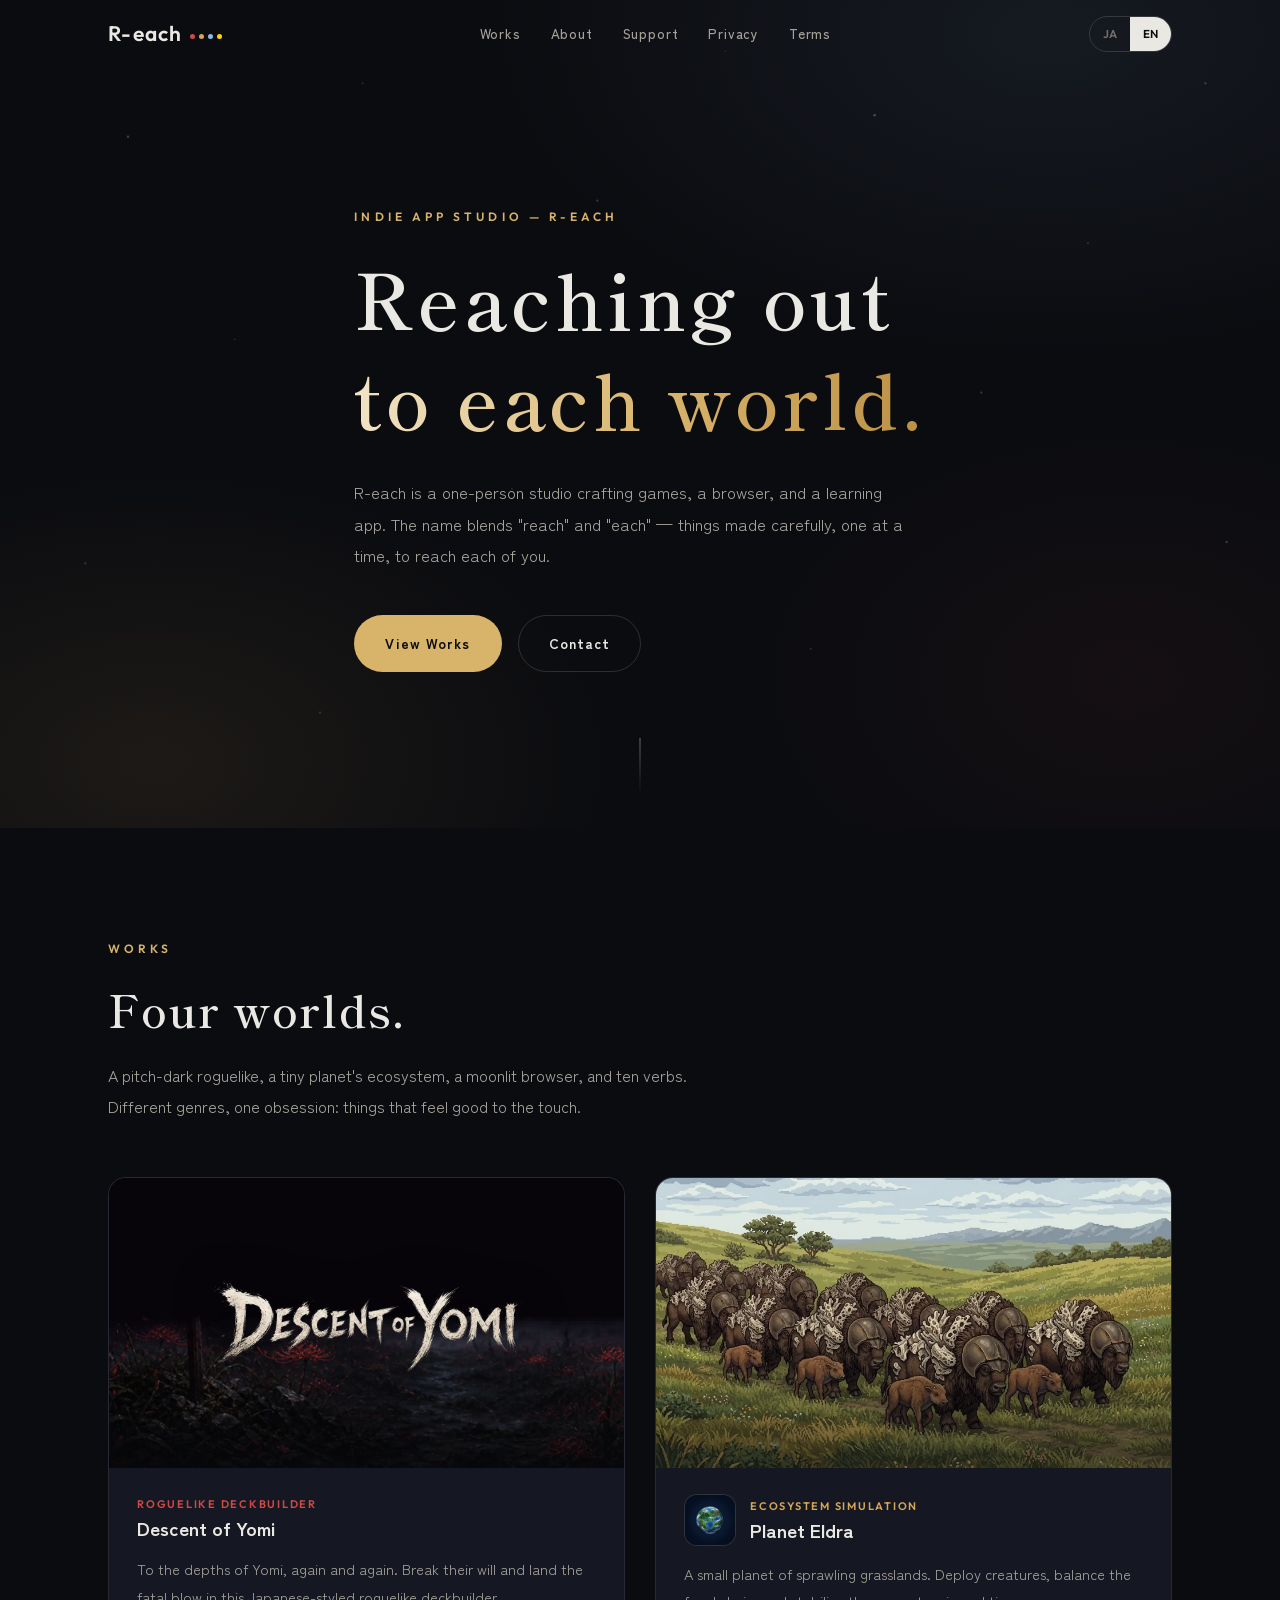
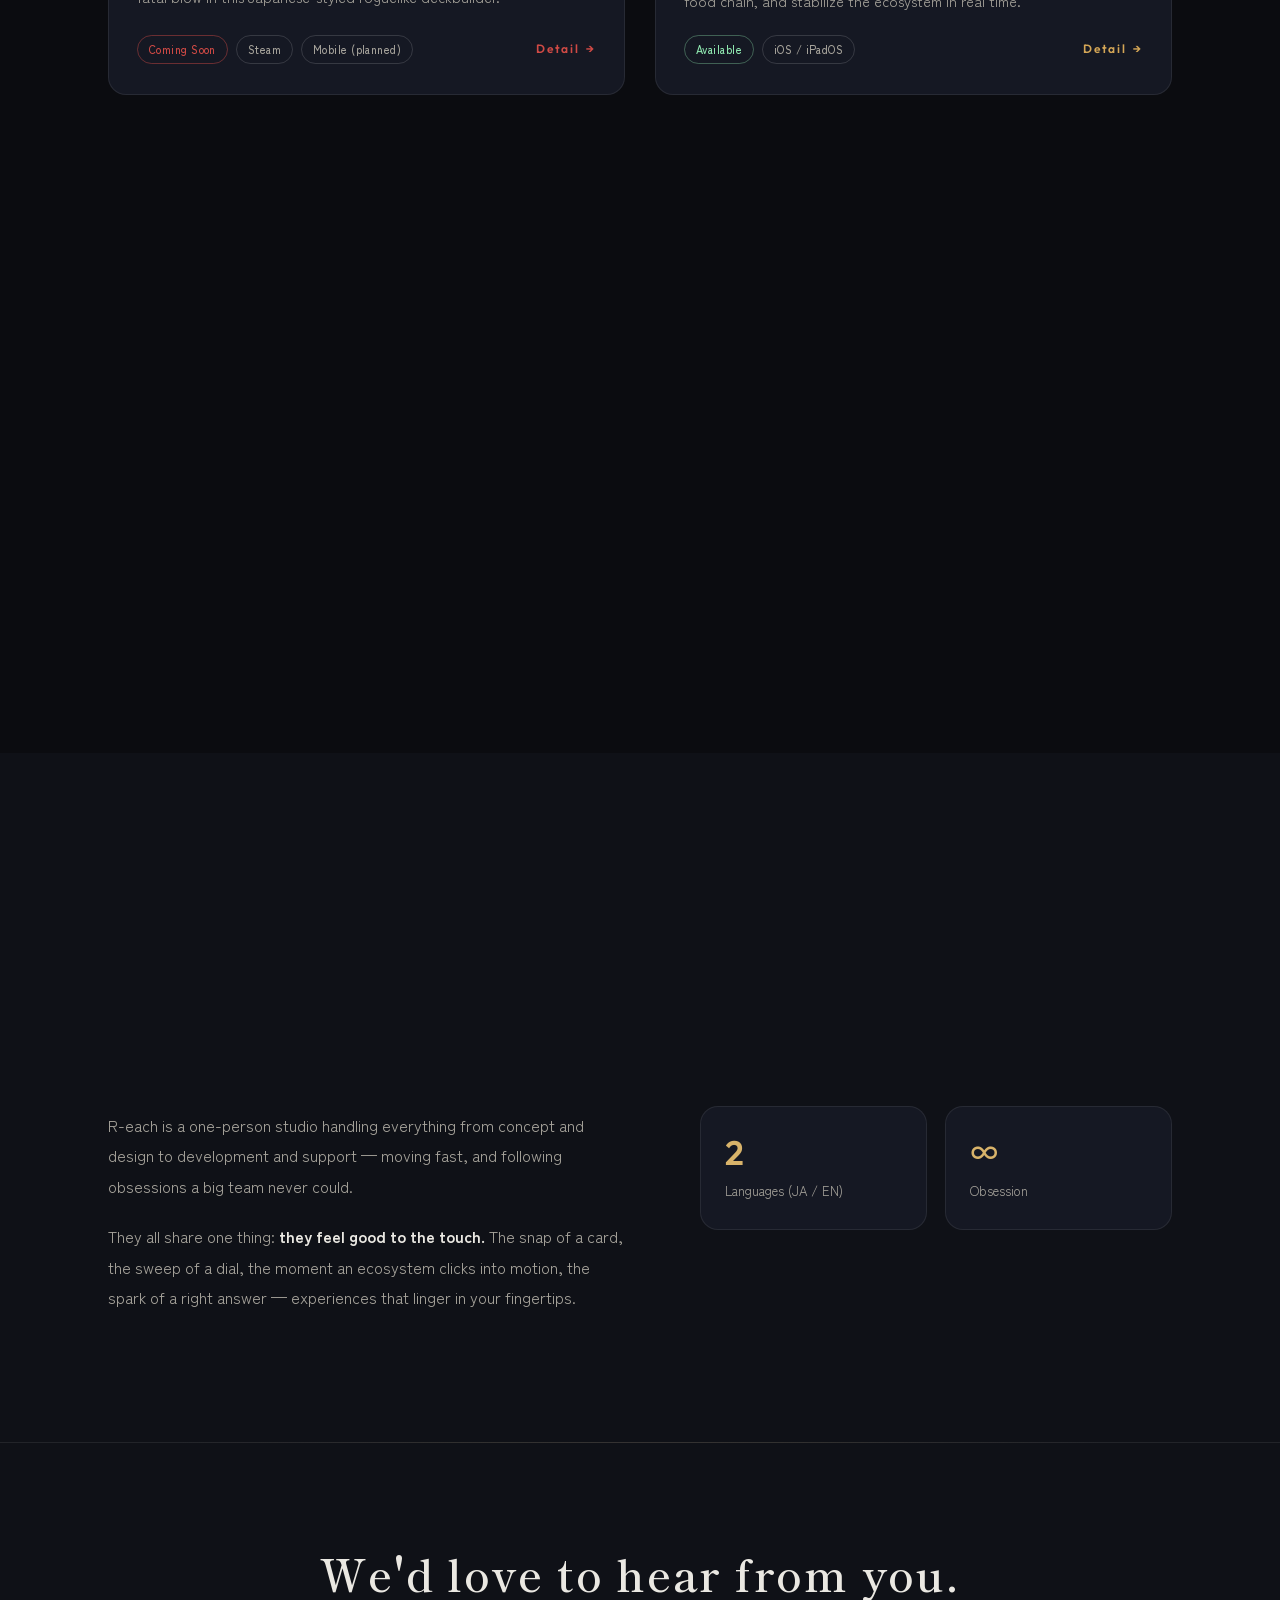
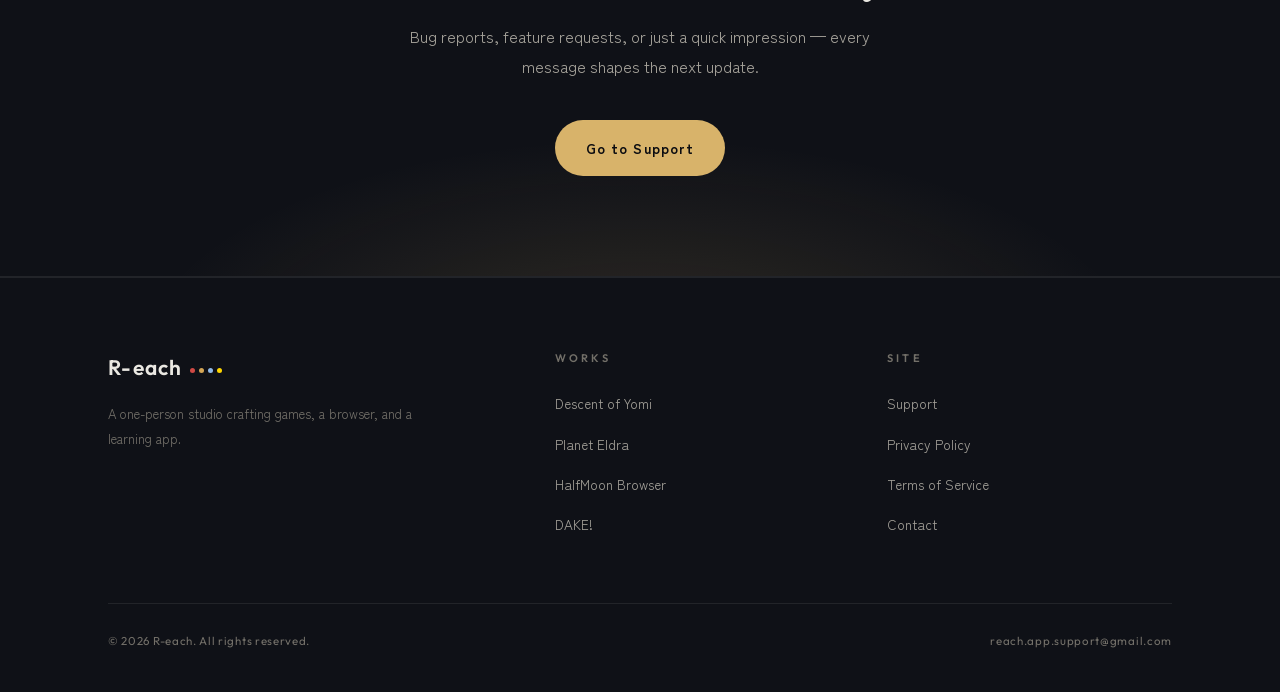
==== index.html @ 56333446 "R-each 公式サイト初版: トップ+4アプリ詳細+プライバシー/規約/サポート (日英対応) Co-Authored-By: Claude Fable 5 <noreply@anthropic.c" ====
<!DOCTYPE html>
<html lang="ja" data-l="ja">
<head>
<meta charset="UTF-8">
<meta name="viewport" content="width=device-width, initial-scale=1.0">
<title>R-each | インディーアプリスタジオ — Descent of Yomi / 惑星エルドラ / HalfMoon Browser / DAKE!</title>
<meta name="description" content="R-each(リーチ)は、ゲームからブラウザ、学習アプリまでを手掛ける個人開発スタジオ。Descent of Yomi、惑星エルドラ、HalfMoon Browser、DAKE! を開発しています。">
<meta property="og:type" content="website">
<meta property="og:title" content="R-each — それぞれの世界へ、手を伸ばす。">
<meta property="og:description" content="ゲームからブラウザ、学習アプリまで。個人開発スタジオ R-each の公式サイト。">
<meta property="og:url" content="https://r-each0801.github.io/web/">
<meta property="og:image" content="https://r-each0801.github.io/web/assets/img/brand/ogp.jpg">
<meta name="twitter:card" content="summary_large_image">
<link rel="icon" type="image/svg+xml" href="assets/img/brand/favicon.svg">
<link rel="preconnect" href="https://fonts.googleapis.com">
<link rel="preconnect" href="https://fonts.gstatic.com" crossorigin>
<link href="https://fonts.googleapis.com/css2?family=Zen+Kaku+Gothic+New:wght@400;500;700&family=Shippori+Mincho:wght@500;600;700&family=Outfit:wght@400;500;600;700&display=swap" rel="stylesheet">
<link rel="stylesheet" href="assets/css/style.css">
</head>
<body>

<header class="site-header">
  <div class="header-inner">
    <a class="brand-logo" href="index.html">R-each<em><i></i><i></i><i></i><i></i></em></a>
    <nav class="site-nav">
      <a href="#works"><span class="ja">作品</span><span class="en">Works</span></a>
      <a href="#about"><span class="ja">R-eachについて</span><span class="en">About</span></a>
      <a href="support.html"><span class="ja">サポート</span><span class="en">Support</span></a>
      <a href="privacy.html"><span class="ja">プライバシー</span><span class="en">Privacy</span></a>
      <a href="terms.html"><span class="ja">利用規約</span><span class="en">Terms</span></a>
    </nav>
    <div style="display:flex;align-items:center;gap:10px;">
      <div class="lang-toggle" role="group" aria-label="Language">
        <button type="button" data-lang="ja">JA</button>
        <button type="button" data-lang="en">EN</button>
      </div>
      <button class="nav-burger" type="button" aria-label="Menu"><span></span></button>
    </div>
  </div>
</header>

<main>

  <!-- ===================== HERO ===================== -->
  <section class="hero">
    <div class="hero-bg"></div>
    <svg class="hero-stars" width="100%" height="100%" preserveAspectRatio="xMidYMid slice" viewBox="0 0 1200 800" aria-hidden="true">
      <g fill="#eae8e2">
        <circle cx="120" cy="140" r="1.1" opacity=".5"/><circle cx="340" cy="90" r=".8" opacity=".35"/>
        <circle cx="560" cy="200" r="1" opacity=".4"/><circle cx="820" cy="120" r="1.2" opacity=".5"/>
        <circle cx="1020" cy="240" r=".9" opacity=".35"/><circle cx="1130" cy="90" r="1" opacity=".45"/>
        <circle cx="220" cy="330" r=".8" opacity=".3"/><circle cx="920" cy="380" r="1" opacity=".4"/>
        <circle cx="680" cy="60" r=".7" opacity=".3"/><circle cx="80" cy="540" r="1" opacity=".35"/>
        <circle cx="480" cy="470" r=".8" opacity=".28"/><circle cx="1150" cy="520" r="1.1" opacity=".4"/>
        <circle cx="760" cy="620" r=".9" opacity=".3"/><circle cx="300" cy="680" r="1" opacity=".32"/>
      </g>
    </svg>
    <div class="wrap hero-inner">
      <p class="eyebrow">Indie App Studio — R-each</p>
      <h1>
        <span class="ja">それぞれの世界へ、<br><span class="grad">手を伸ばす。</span></span>
        <span class="en">Reaching out<br><span class="grad">to each world.</span></span>
      </h1>
      <p class="hero-lead">
        <span class="ja">R-each(リーチ)は、ゲームからブラウザ、学習アプリまでを手掛ける個人開発スタジオです。reach × each ― ひとりひとりの毎日にきちんと届くものを、ひとつずつ丁寧に。</span>
        <span class="en">R-each is a one-person studio crafting games, a browser, and a learning app. The name blends "reach" and "each" — things made carefully, one at a time, to reach each of you.</span>
      </p>
      <div class="hero-cta">
        <a class="btn btn-primary" href="#works"><span class="ja">作品を見る</span><span class="en">View Works</span></a>
        <a class="btn btn-ghost" href="support.html"><span class="ja">お問い合わせ</span><span class="en">Contact</span></a>
      </div>
    </div>
    <div class="scroll-cue" aria-hidden="true"></div>
  </section>

  <!-- ===================== WORKS ===================== -->
  <section class="section" id="works">
    <div class="wrap">
      <p class="eyebrow rv">Works</p>
      <h2 class="section-title rv">
        <span class="ja">4つの世界。</span>
        <span class="en">Four worlds.</span>
      </h2>
      <p class="section-lead rv">
        <span class="ja">深い闇のローグライク、小さな惑星の生態系、月あかりのブラウザ、そして10の動詞。ジャンルはばらばらでも、「触って気持ちいい」を軸に作っています。</span>
        <span class="en">A pitch-dark roguelike, a tiny planet's ecosystem, a moonlit browser, and ten verbs. Different genres, one obsession: things that feel good to the touch.</span>
      </p>

      <div class="works-grid">

        <!-- Descent of Yomi -->
        <article class="work-card t-yomi rv">
          <a class="card-link" href="apps/descent-of-yomi.html" aria-label="Descent of Yomi"></a>
          <div class="work-visual" style="position:relative;">
            <img src="assets/img/yomi/hero_masked.webp" alt="Descent of Yomi キーアート" loading="lazy" style="object-position:center bottom;">
            <img src="assets/img/yomi/logo.webp" alt="" loading="lazy"
                 style="position:absolute;inset:0;margin:auto;width:62%;height:auto;object-fit:contain;filter:drop-shadow(0 6px 24px rgba(0,0,0,.6));">
          </div>
          <div class="work-body">
            <div class="work-head">
              <div style="min-width:0;">
                <p class="work-genre">Roguelike Deckbuilder</p>
                <h3 class="work-title"><span class="ja">Descent of Yomi ― 黄泉降り</span><span class="en">Descent of Yomi</span></h3>
              </div>
            </div>
            <p class="work-copy">
              <span class="ja">黄泉の底へ、何度でも。気力を削り、致命の一手を叩き込む和風ローグライク・デッキ構築バトル。百鬼夜行を斬り伏せろ。</span>
              <span class="en">To the depths of Yomi, again and again. Break their will and land the fatal blow in this Japanese-styled roguelike deckbuilder.</span>
            </p>
            <div class="work-foot">
              <div class="work-tags">
                <span class="tag status-soon">Coming Soon</span>
                <span class="tag">Steam</span>
                <span class="tag"><span class="ja">モバイル(予定)</span><span class="en">Mobile (planned)</span></span>
              </div>
              <span class="work-arrow">Detail</span>
            </div>
          </div>
        </article>

        <!-- Planet Eldora -->
        <article class="work-card t-eldora rv">
          <a class="card-link" href="apps/planet-eldora.html" aria-label="惑星エルドラ"></a>
          <div class="work-visual">
            <img src="assets/img/eldora/art_bolg.webp" alt="惑星エルドラ コンセプトアート" loading="lazy">
          </div>
          <div class="work-body">
            <div class="work-head">
              <div class="work-icon"><img src="assets/img/eldora/icon.webp" alt="" loading="lazy"></div>
              <div style="min-width:0;">
                <p class="work-genre">Ecosystem Simulation</p>
                <h3 class="work-title"><span class="ja">惑星エルドラ</span><span class="en">Planet Eldra</span></h3>
              </div>
            </div>
            <p class="work-copy">
              <span class="ja">小さな惑星に広がる草原。生物を配置し、食物連鎖と環境のバランスを取りながら、生態系を安定させるリアルタイム・シミュレーション。</span>
              <span class="en">A small planet of sprawling grasslands. Deploy creatures, balance the food chain, and stabilize the ecosystem in real time.</span>
            </p>
            <div class="work-foot">
              <div class="work-tags">
                <span class="tag status-live"><span class="ja">配信中</span><span class="en">Available</span></span>
                <span class="tag">iOS / iPadOS</span>
              </div>
              <span class="work-arrow">Detail</span>
            </div>
          </div>
        </article>

        <!-- HalfMoon Browser -->
        <article class="work-card t-moon rv">
          <a class="card-link" href="apps/halfmoon-browser.html" aria-label="HalfMoon Browser"></a>
          <div class="work-visual contain" style="background:radial-gradient(480px 300px at 50% 45%, rgba(143,185,232,.16), transparent 70%), #0d1420;">
            <img src="assets/img/halfmoon/glyph.svg" alt="HalfMoon Browser シンボル" loading="lazy">
          </div>
          <div class="work-body">
            <div class="work-head">
              <div class="work-icon"><img src="assets/img/halfmoon/icon.webp" alt="" loading="lazy"></div>
              <div style="min-width:0;">
                <p class="work-genre">Web Browser</p>
                <h3 class="work-title">HalfMoon Browser</h3>
              </div>
            </div>
            <p class="work-copy">
              <span class="ja">片手で、すべて完結。画面の端から呼び出すダイヤル操作と、3層構造の強力な広告ブロック。iPhoneのために作った、軽快なブラウザ。</span>
              <span class="en">Everything, one-handed. An edge-summoned dial and a powerful 3-layer ad blocker — a nimble browser built for iPhone.</span>
            </p>
            <div class="work-foot">
              <div class="work-tags">
                <span class="tag status-live"><span class="ja">配信中</span><span class="en">Available</span></span>
                <span class="tag">iOS / iPadOS</span>
              </div>
              <span class="work-arrow">Detail</span>
            </div>
          </div>
        </article>

        <!-- DAKE! -->
        <article class="work-card t-dake rv">
          <a class="card-link" href="apps/dake.html" aria-label="DAKE!"></a>
          <div class="work-visual">
            <img src="assets/img/dake/feature.webp" alt="DAKE! フィーチャーグラフィック" loading="lazy">
          </div>
          <div class="work-body">
            <div class="work-head">
              <div class="work-icon"><img src="assets/img/dake/icon.webp" alt="" loading="lazy"></div>
              <div style="min-width:0;">
                <p class="work-genre">English Learning</p>
                <h3 class="work-title">DAKE!</h3>
              </div>
            </div>
            <p class="work-copy">
              <span class="ja">たったこれだけ。get / take / make ― 10の基本動詞で句動詞をマスターする英語学習アプリ。1ステージ15問、約3分で毎日続く。</span>
              <span class="en">Just these. Master phrasal verbs through 10 core verbs — get, take, make and more. 15 questions per stage, about 3 minutes a day.</span>
            </p>
            <div class="work-foot">
              <div class="work-tags">
                <span class="tag status-live"><span class="ja">配信中</span><span class="en">Available</span></span>
                <span class="tag">iOS</span>
              </div>
              <span class="work-arrow">Detail</span>
            </div>
          </div>
        </article>

      </div>
    </div>
  </section>

  <!-- ===================== ABOUT ===================== -->
  <section class="section alt" id="about">
    <div class="wrap">
      <div class="about-grid">
        <div class="about-copy">
          <p class="eyebrow rv">About R-each</p>
          <h2 class="section-title rv">
            <span class="ja">reach × each。<br>名前が、そのまま姿勢です。</span>
            <span class="en">reach × each.<br>The name is the mission.</span>
          </h2>
          <p class="rv">
            <span class="ja">R-eachは、企画からデザイン、開発、運営までをひとりで行う個人開発スタジオです。大きなチームにはできない速さと、大きなチームでは通らない偏愛で、ジャンルの垣根なくアプリを作っています。</span>
            <span class="en">R-each is a one-person studio handling everything from concept and design to development and support — moving fast, and following obsessions a big team never could.</span>
          </p>
          <p class="rv">
            <span class="ja">共通しているのはひとつだけ。<strong>触って気持ちいいこと。</strong>カードを切る手応え、ダイヤルが開く感触、生態系が回りはじめる瞬間、答えがひらめく快感 ― 指先に残る体験を大切にしています。</span>
            <span class="en">They all share one thing: <strong>they feel good to the touch.</strong> The snap of a card, the sweep of a dial, the moment an ecosystem clicks into motion, the spark of a right answer — experiences that linger in your fingertips.</span>
          </p>
        </div>
        <div class="about-mark">
          <div class="about-chip rv">
            <p class="num">4</p>
            <p class="lbl"><span class="ja">手掛けるアプリ</span><span class="en">Apps in the works</span></p>
          </div>
          <div class="about-chip rv">
            <p class="num">1</p>
            <p class="lbl"><span class="ja">作る人</span><span class="en">Maker</span></p>
          </div>
          <div class="about-chip rv">
            <p class="num">2</p>
            <p class="lbl"><span class="ja">対応言語(日本語/英語)</span><span class="en">Languages (JA / EN)</span></p>
          </div>
          <div class="about-chip rv">
            <p class="num">∞</p>
            <p class="lbl"><span class="ja">こだわり</span><span class="en">Obsession</span></p>
          </div>
        </div>
      </div>
    </div>
  </section>

  <!-- ===================== CTA ===================== -->
  <section class="cta-band">
    <div class="wrap">
      <h2 class="section-title rv">
        <span class="ja">ご意見・ご要望、お待ちしています。</span>
        <span class="en">We'd love to hear from you.</span>
      </h2>
      <p class="rv">
        <span class="ja">不具合の報告も、機能のリクエストも、感想のひとことも。どれもが次のアップデートの材料になります。</span>
        <span class="en">Bug reports, feature requests, or just a quick impression — every message shapes the next update.</span>
      </p>
      <div class="hero-cta rv">
        <a class="btn btn-primary" href="support.html"><span class="ja">サポートページへ</span><span class="en">Go to Support</span></a>
      </div>
    </div>
  </section>

</main>

<footer class="site-footer">
  <div class="wrap">
    <div class="footer-grid">
      <div class="footer-brand">
        <a class="brand-logo" href="index.html">R-each<em><i></i><i></i><i></i><i></i></em></a>
        <p>
          <span class="ja">ゲームからブラウザ、学習アプリまでを手掛ける個人開発スタジオ。</span>
          <span class="en">A one-person studio crafting games, a browser, and a learning app.</span>
        </p>
      </div>
      <div class="footer-col">
        <h4>Works</h4>
        <ul>
          <li><a href="apps/descent-of-yomi.html">Descent of Yomi</a></li>
          <li><a href="apps/planet-eldora.html"><span class="ja">惑星エルドラ</span><span class="en">Planet Eldra</span></a></li>
          <li><a href="apps/halfmoon-browser.html">HalfMoon Browser</a></li>
          <li><a href="apps/dake.html">DAKE!</a></li>
        </ul>
      </div>
      <div class="footer-col">
        <h4>Site</h4>
        <ul>
          <li><a href="support.html"><span class="ja">サポート</span><span class="en">Support</span></a></li>
          <li><a href="privacy.html"><span class="ja">プライバシーポリシー</span><span class="en">Privacy Policy</span></a></li>
          <li><a href="terms.html"><span class="ja">利用規約</span><span class="en">Terms of Service</span></a></li>
          <li><a href="mailto:reach.app.support@gmail.com"><span class="ja">お問い合わせ</span><span class="en">Contact</span></a></li>
        </ul>
      </div>
    </div>
    <div class="footer-bottom">
      <small>© 2026 R-each. All rights reserved.</small>
      <small>reach.app.support@gmail.com</small>
    </div>
  </div>
</footer>

<script src="assets/js/main.js"></script>
</body>
</html>
---- assets/css/style.css ----
/* ============================================================
   R-each — Night Gallery design system
   ============================================================ */
:root {
  --bg: #0b0c10;
  --bg2: #0f1117;
  --surface: #151823;
  --surface2: #1b1f2d;
  --line: rgba(255, 255, 255, 0.08);
  --line2: rgba(255, 255, 255, 0.14);
  --text: #eae8e2;
  --muted: #a5a29a;
  --faint: #737069;
  --brand: #d8b36a;
  --c-yomi: #d04a45;
  --c-eldora: #d4a656;
  --c-moon: #8fb9e8;
  --c-dake: #ffd600;
  --acc: var(--brand);
  --acc-ink: #0b0c10;
  --font-body: "Zen Kaku Gothic New", "Hiragino Kaku Gothic ProN", sans-serif;
  --font-display: "Shippori Mincho", "Hiragino Mincho ProN", serif;
  --font-latin: "Outfit", "Zen Kaku Gothic New", sans-serif;
  --maxw: 1120px;
  --radius: 18px;
}

* { margin: 0; padding: 0; box-sizing: border-box; }

html { scroll-behavior: smooth; }

body {
  background: var(--bg);
  color: var(--text);
  font-family: var(--font-body);
  font-size: 16px;
  line-height: 1.9;
  -webkit-font-smoothing: antialiased;
  overflow-x: hidden;
}

img, video { max-width: 100%; display: block; }
a { color: inherit; text-decoration: none; }
ul { list-style: none; }

::selection { background: rgba(216, 179, 106, 0.35); }

/* ---- language toggle ---- */
html[data-l="ja"] .en { display: none !important; }
html[data-l="en"] .ja { display: none !important; }

/* ---- shared layout ---- */
.wrap { max-width: var(--maxw); margin: 0 auto; padding: 0 28px; }

.eyebrow {
  font-family: var(--font-latin);
  font-size: 12px;
  font-weight: 600;
  letter-spacing: 0.34em;
  text-transform: uppercase;
  color: var(--acc);
  margin-bottom: 18px;
}

.section { padding: 110px 0; position: relative; }
.section.alt { background: var(--bg2); }

.section-title {
  font-family: var(--font-display);
  font-size: clamp(28px, 4.4vw, 44px);
  font-weight: 600;
  line-height: 1.4;
  letter-spacing: 0.04em;
  margin-bottom: 20px;
}

.section-lead { color: var(--muted); max-width: 640px; margin-bottom: 56px; }

/* ---- header ---- */
.site-header {
  position: fixed;
  inset: 0 0 auto 0;
  z-index: 100;
  transition: background 0.35s, border-color 0.35s;
  border-bottom: 1px solid transparent;
}
.site-header.scrolled {
  background: rgba(11, 12, 16, 0.82);
  backdrop-filter: blur(14px);
  -webkit-backdrop-filter: blur(14px);
  border-bottom-color: var(--line);
}
.header-inner {
  max-width: var(--maxw);
  margin: 0 auto;
  padding: 0 28px;
  height: 68px;
  display: flex;
  align-items: center;
  justify-content: space-between;
  gap: 24px;
}
.brand-logo {
  font-family: var(--font-latin);
  font-size: 21px;
  font-weight: 600;
  letter-spacing: 0.06em;
  display: flex;
  align-items: baseline;
  gap: 7px;
  white-space: nowrap;
}
.brand-logo em {
  font-style: normal;
  display: inline-flex;
  gap: 4px;
  transform: translateY(-2px);
}
.brand-logo em i {
  width: 5px; height: 5px; border-radius: 50%;
  display: inline-block;
}
.brand-logo em i:nth-child(1) { background: var(--c-yomi); }
.brand-logo em i:nth-child(2) { background: var(--c-eldora); }
.brand-logo em i:nth-child(3) { background: var(--c-moon); }
.brand-logo em i:nth-child(4) { background: var(--c-dake); }

.site-nav { display: flex; align-items: center; gap: 30px; }
.site-nav a {
  font-size: 13.5px;
  font-weight: 500;
  color: var(--muted);
  letter-spacing: 0.06em;
  transition: color 0.2s;
}
.site-nav a:hover, .site-nav a.active { color: var(--text); }

.lang-toggle {
  display: flex;
  border: 1px solid var(--line2);
  border-radius: 999px;
  overflow: hidden;
  font-family: var(--font-latin);
  font-size: 11.5px;
  font-weight: 600;
  letter-spacing: 0.1em;
}
.lang-toggle button {
  appearance: none;
  border: 0;
  background: transparent;
  color: var(--faint);
  padding: 6px 13px;
  cursor: pointer;
  font: inherit;
  transition: background 0.2s, color 0.2s;
}
.lang-toggle button.on { background: var(--text); color: var(--bg); }

.nav-burger {
  display: none;
  appearance: none;
  background: none;
  border: 0;
  width: 40px; height: 40px;
  cursor: pointer;
  position: relative;
}
.nav-burger span, .nav-burger::before, .nav-burger::after {
  content: "";
  position: absolute;
  left: 9px; right: 9px;
  height: 1.6px;
  background: var(--text);
  transition: transform 0.25s, opacity 0.25s;
}
.nav-burger::before { top: 14px; }
.nav-burger span { top: 19.5px; }
.nav-burger::after { top: 25px; }
body.nav-open .nav-burger::before { transform: translateY(5.5px) rotate(45deg); }
body.nav-open .nav-burger span { opacity: 0; }
body.nav-open .nav-burger::after { transform: translateY(-5.5px) rotate(-45deg); }

/* ---- hero (top page) ---- */
.hero {
  min-height: 92vh;
  display: flex;
  align-items: center;
  position: relative;
  padding: 140px 0 90px;
  overflow: hidden;
}
.hero-bg {
  position: absolute; inset: 0;
  background:
    radial-gradient(900px 520px at 82% 4%, rgba(143, 185, 232, 0.08), transparent 62%),
    radial-gradient(760px 480px at 12% 92%, rgba(212, 166, 86, 0.09), transparent 60%),
    radial-gradient(620px 420px at 88% 82%, rgba(208, 74, 69, 0.05), transparent 60%),
    var(--bg);
}
.hero-stars { position: absolute; inset: 0; opacity: 0.5; }

.hero-inner { position: relative; }
.hero h1 {
  font-family: var(--font-display);
  font-weight: 600;
  font-size: clamp(38px, 7vw, 76px);
  line-height: 1.32;
  letter-spacing: 0.05em;
  margin-bottom: 30px;
}
.hero h1 .grad {
  background: linear-gradient(100deg, #f2e5c8 0%, var(--brand) 55%, #b98f45 100%);
  -webkit-background-clip: text;
  background-clip: text;
  -webkit-text-fill-color: transparent;
}
.hero .hero-lead {
  color: var(--muted);
  max-width: 560px;
  margin-bottom: 44px;
  font-size: 16.5px;
}
.hero-cta { display: flex; gap: 16px; flex-wrap: wrap; }

.scroll-cue {
  position: absolute;
  bottom: 34px; left: 50%;
  transform: translateX(-50%);
  width: 1px; height: 56px;
  background: linear-gradient(var(--faint), transparent);
  overflow: hidden;
}
.scroll-cue::after {
  content: "";
  position: absolute;
  top: -50%; left: 0;
  width: 100%; height: 50%;
  background: var(--text);
  animation: cue 2.2s ease-in-out infinite;
}
@keyframes cue { 0% { top: -50%; } 70%, 100% { top: 110%; } }

/* ---- buttons ---- */
.btn {
  display: inline-flex;
  align-items: center;
  justify-content: center;
  gap: 10px;
  padding: 14px 30px;
  border-radius: 999px;
  font-size: 14px;
  font-weight: 700;
  letter-spacing: 0.08em;
  border: 1px solid transparent;
  transition: transform 0.2s, box-shadow 0.2s, background 0.2s, color 0.2s, border-color 0.2s;
  cursor: pointer;
}
.btn:hover { transform: translateY(-2px); }
.btn-primary { background: var(--acc); color: var(--acc-ink); }
.btn-primary:hover { box-shadow: 0 10px 32px -8px var(--acc); }
.btn-ghost { border-color: var(--line2); color: var(--text); }
.btn-ghost:hover { border-color: var(--text); }
.btn svg { flex: none; }

.store-note { font-size: 12px; color: var(--faint); margin-top: 14px; }

/* ---- works grid (top page) ---- */
.works-grid {
  display: grid;
  grid-template-columns: 1fr 1fr;
  gap: 30px;
}
.work-card {
  --wa: var(--brand);
  position: relative;
  border: 1px solid var(--line);
  border-radius: var(--radius);
  background: var(--surface);
  overflow: hidden;
  display: flex;
  flex-direction: column;
  transition: transform 0.35s cubic-bezier(0.2, 0.7, 0.3, 1), border-color 0.35s, box-shadow 0.35s;
}
.work-card:hover {
  transform: translateY(-6px);
  border-color: color-mix(in srgb, var(--wa) 55%, transparent);
  box-shadow: 0 24px 60px -24px color-mix(in srgb, var(--wa) 42%, transparent);
}
.work-visual {
  aspect-ratio: 16 / 9;
  overflow: hidden;
  position: relative;
  background: var(--bg2);
}
.work-visual img {
  width: 100%; height: 100%;
  object-fit: cover;
  transition: transform 0.6s cubic-bezier(0.2, 0.7, 0.3, 1);
}
.work-card:hover .work-visual img { transform: scale(1.045); }
.work-visual.contain img { object-fit: contain; padding: 26px; }
.work-visual::after {
  content: "";
  position: absolute; inset: 0;
  background: linear-gradient(180deg, transparent 55%, rgba(11, 12, 16, 0.55));
}
.work-body { padding: 26px 28px 30px; display: flex; flex-direction: column; flex: 1; }
.work-head { display: flex; align-items: center; gap: 14px; margin-bottom: 14px; }
.work-icon {
  width: 52px; height: 52px;
  border-radius: 13px;
  border: 1px solid var(--line2);
  overflow: hidden;
  flex: none;
  background: var(--bg2);
}
.work-title { font-size: 19px; font-weight: 700; line-height: 1.4; }
.work-genre {
  font-family: var(--font-latin);
  font-size: 11px;
  font-weight: 600;
  letter-spacing: 0.16em;
  text-transform: uppercase;
  color: var(--wa);
}
.work-copy { color: var(--muted); font-size: 14.5px; flex: 1; margin-bottom: 20px; }
.work-foot { display: flex; align-items: center; justify-content: space-between; gap: 12px; }
.work-tags { display: flex; gap: 8px; flex-wrap: wrap; }
.tag {
  font-size: 11px;
  font-weight: 500;
  color: var(--muted);
  border: 1px solid var(--line2);
  border-radius: 999px;
  padding: 3px 11px;
  letter-spacing: 0.04em;
}
.tag.status-live { color: #8fe8b0; border-color: rgba(143, 232, 176, 0.35); }
.tag.status-soon { color: var(--c-yomi); border-color: rgba(208, 74, 69, 0.45); }
.work-arrow {
  font-family: var(--font-latin);
  font-size: 12px;
  font-weight: 600;
  letter-spacing: 0.14em;
  color: var(--wa);
  white-space: nowrap;
  display: inline-flex;
  align-items: center;
  gap: 7px;
}
.work-arrow::after { content: "→"; transition: transform 0.25s; }
.work-card:hover .work-arrow::after { transform: translateX(4px); }
.work-card > a.card-link { position: absolute; inset: 0; z-index: 2; }

.work-card.t-yomi { --wa: var(--c-yomi); }
.work-card.t-eldora { --wa: var(--c-eldora); }
.work-card.t-moon { --wa: var(--c-moon); }
.work-card.t-dake { --wa: var(--c-dake); }

/* ---- about (top page) ---- */
.about-grid {
  display: grid;
  grid-template-columns: 1.05fr 0.95fr;
  gap: 70px;
  align-items: center;
}
.about-copy p { color: var(--muted); margin-bottom: 20px; }
.about-copy strong { color: var(--text); font-weight: 700; }
.about-mark {
  display: grid;
  grid-template-columns: 1fr 1fr;
  gap: 18px;
}
.about-chip {
  border: 1px solid var(--line);
  border-radius: var(--radius);
  background: var(--surface);
  padding: 26px 24px;
}
.about-chip .num {
  font-family: var(--font-latin);
  font-size: 34px;
  font-weight: 600;
  line-height: 1.15;
  color: var(--brand);
  margin-bottom: 6px;
}
.about-chip .lbl { font-size: 13px; color: var(--muted); }

/* ---- app detail pages ---- */
.app-hero {
  position: relative;
  padding: 165px 0 95px;
  overflow: hidden;
}
.app-hero-bg {
  position: absolute; inset: 0;
  background-size: cover;
  background-position: center;
}
.app-hero-bg::after {
  content: "";
  position: absolute; inset: 0;
  background: linear-gradient(180deg, rgba(11, 12, 16, 0.72) 0%, rgba(11, 12, 16, 0.55) 45%, var(--bg) 100%);
}
.app-hero-bg.tint::after {
  background:
    linear-gradient(180deg, rgba(11, 12, 16, 0.78) 0%, rgba(11, 12, 16, 0.6) 45%, var(--bg) 100%),
    radial-gradient(800px 480px at 80% 10%, color-mix(in srgb, var(--acc) 22%, transparent), transparent 65%);
}
.app-hero-inner { position: relative; max-width: 760px; }
.app-hero .app-logo-img { max-width: 380px; margin-bottom: 30px; }
.app-hero h1 {
  font-family: var(--font-display);
  font-size: clamp(34px, 5.4vw, 58px);
  font-weight: 600;
  line-height: 1.35;
  letter-spacing: 0.04em;
  margin-bottom: 22px;
}
.app-hero .app-tagline {
  font-family: var(--font-display);
  font-size: clamp(20px, 3vw, 28px);
  letter-spacing: 0.08em;
  line-height: 1.7;
  margin-bottom: 20px;
}
.app-hero .app-sub { color: var(--muted); max-width: 560px; margin-bottom: 36px; }
.app-hero .chips { display: flex; gap: 9px; flex-wrap: wrap; margin-bottom: 34px; }
.app-icon-lg {
  width: 84px; height: 84px;
  border-radius: 20px;
  border: 1px solid var(--line2);
  overflow: hidden;
  margin-bottom: 28px;
  box-shadow: 0 18px 44px -16px rgba(0, 0, 0, 0.65);
}

/* feature blocks */
.feature-grid {
  display: grid;
  grid-template-columns: repeat(auto-fit, minmax(240px, 1fr));
  gap: 24px;
}
.feature-card {
  border: 1px solid var(--line);
  border-radius: var(--radius);
  background: var(--surface);
  padding: 30px 28px;
  transition: border-color 0.3s, transform 0.3s;
}
.feature-card:hover { border-color: color-mix(in srgb, var(--acc) 45%, transparent); transform: translateY(-4px); }
.feature-card .f-num {
  font-family: var(--font-latin);
  font-size: 12px;
  font-weight: 600;
  letter-spacing: 0.22em;
  color: var(--acc);
  margin-bottom: 14px;
}
.feature-card h3 { font-size: 17px; font-weight: 700; margin-bottom: 12px; line-height: 1.5; }
.feature-card p { font-size: 13.8px; color: var(--muted); }

/* media rows (image + text alternating) */
.media-row {
  display: grid;
  grid-template-columns: 1fr 1fr;
  gap: 64px;
  align-items: center;
  margin-bottom: 100px;
}
.media-row:last-child { margin-bottom: 0; }
.media-row.flip .media-img { order: 2; }
.media-img {
  border-radius: var(--radius);
  overflow: hidden;
  border: 1px solid var(--line);
  background: var(--bg2);
}
.media-img.phone { max-width: 380px; margin: 0 auto; }
.media-txt h3 {
  font-family: var(--font-display);
  font-size: clamp(22px, 3vw, 30px);
  font-weight: 600;
  line-height: 1.5;
  margin-bottom: 18px;
  letter-spacing: 0.03em;
}
.media-txt p { color: var(--muted); margin-bottom: 14px; }
.media-txt ul { margin-top: 8px; }
.media-txt ul li {
  position: relative;
  padding-left: 22px;
  color: var(--muted);
  font-size: 14.5px;
  margin-bottom: 8px;
}
.media-txt ul li::before {
  content: "";
  position: absolute;
  left: 2px; top: 12px;
  width: 8px; height: 1.5px;
  background: var(--acc);
}

/* screenshot gallery */
.shot-row {
  display: grid;
  gap: 20px;
  grid-template-columns: repeat(auto-fit, minmax(180px, 1fr));
}
.shot-row.wide { grid-template-columns: repeat(auto-fit, minmax(300px, 1fr)); }
.shot {
  border-radius: 14px;
  overflow: hidden;
  border: 1px solid var(--line);
  background: var(--bg2);
  transition: transform 0.3s, border-color 0.3s;
}
.shot:hover { transform: translateY(-4px) scale(1.01); border-color: var(--line2); }
.shot-scroll {
  display: flex;
  gap: 18px;
  overflow-x: auto;
  padding-bottom: 18px;
  scroll-snap-type: x mandatory;
}
.shot-scroll .shot {
  flex: 0 0 232px;
  scroll-snap-align: start;
}
.shot-scroll::-webkit-scrollbar { height: 6px; }
.shot-scroll::-webkit-scrollbar-thumb { background: var(--surface2); border-radius: 3px; }
.shot-caption { font-size: 12px; color: var(--faint); margin-top: 10px; text-align: center; }

/* creatures / verbs showcase grids */
.cell-grid {
  display: grid;
  grid-template-columns: repeat(auto-fill, minmax(150px, 1fr));
  gap: 18px;
}
.cell {
  border: 1px solid var(--line);
  border-radius: 14px;
  background: var(--surface);
  padding: 18px 14px 16px;
  text-align: center;
  transition: border-color 0.3s, transform 0.3s;
}
.cell:hover { border-color: color-mix(in srgb, var(--acc) 50%, transparent); transform: translateY(-4px); }
.cell img { border-radius: 10px; margin-bottom: 12px; width: 100%; }
.cell .c-name { font-size: 14px; font-weight: 700; line-height: 1.4; }
.cell .c-sub {
  font-family: var(--font-latin);
  font-size: 10.5px;
  letter-spacing: 0.12em;
  text-transform: uppercase;
  color: var(--acc);
  margin-top: 2px;
}
.cell .c-role { font-size: 11.5px; color: var(--faint); margin-top: 6px; }

/* video */
.video-frame {
  border-radius: var(--radius);
  overflow: hidden;
  border: 1px solid var(--line);
  box-shadow: 0 30px 80px -30px rgba(0, 0, 0, 0.8);
}

/* spec table */
.spec-table {
  width: 100%;
  table-layout: fixed;
  border-collapse: collapse;
  border: 1px solid var(--line);
  border-radius: var(--radius);
  overflow: hidden;
}
.spec-table td { overflow-wrap: anywhere; }
.spec-table th, .spec-table td {
  text-align: left;
  padding: 16px 22px;
  border-bottom: 1px solid var(--line);
  font-size: 14px;
  vertical-align: top;
}
.spec-table tr:last-child th, .spec-table tr:last-child td { border-bottom: 0; }
.spec-table th {
  width: 200px;
  color: var(--faint);
  font-weight: 500;
  background: var(--surface);
  white-space: nowrap;
}
.spec-table td { color: var(--muted); }

/* CTA band */
.cta-band {
  border-top: 1px solid var(--line);
  border-bottom: 1px solid var(--line);
  background:
    radial-gradient(720px 320px at 50% 120%, color-mix(in srgb, var(--acc) 16%, transparent), transparent 70%),
    var(--bg2);
  text-align: center;
  padding: 100px 0;
}
.cta-band .section-title { margin-bottom: 16px; }
.cta-band p { color: var(--muted); max-width: 520px; margin: 0 auto 38px; }
.cta-band .hero-cta { justify-content: center; }

/* ---- legal pages ---- */
.page-head { padding: 165px 0 60px; border-bottom: 1px solid var(--line); }
.page-head h1 {
  font-family: var(--font-display);
  font-size: clamp(30px, 4.6vw, 46px);
  font-weight: 600;
  letter-spacing: 0.05em;
  margin-bottom: 14px;
}
.page-head p { color: var(--muted); max-width: 640px; }

.legal-nav {
  display: flex;
  gap: 10px;
  flex-wrap: wrap;
  margin: 44px 0 0;
}
.legal-nav a {
  font-size: 13px;
  font-weight: 600;
  border: 1px solid var(--line2);
  border-radius: 999px;
  padding: 8px 18px;
  color: var(--muted);
  transition: color 0.2s, border-color 0.2s, background 0.2s;
  display: inline-flex;
  align-items: center;
  gap: 8px;
}
.legal-nav a:hover { color: var(--text); border-color: var(--text); }
.legal-nav a .dot { width: 8px; height: 8px; border-radius: 50%; display: inline-block; }

.legal-app {
  border: 1px solid var(--line);
  border-radius: var(--radius);
  background: var(--surface);
  padding: 46px 48px;
  margin-bottom: 44px;
  scroll-margin-top: 100px;
}
.legal-app-head {
  display: flex;
  align-items: center;
  gap: 16px;
  padding-bottom: 22px;
  margin-bottom: 30px;
  border-bottom: 1px solid var(--line);
}
.legal-app-head .work-icon { width: 46px; height: 46px; border-radius: 11px; }
.legal-app-head h2 { font-size: 21px; font-weight: 700; line-height: 1.4; }
.legal-app-head .upd { font-size: 12px; color: var(--faint); margin-top: 2px; }

.legal-body h3 {
  font-size: 16px;
  font-weight: 700;
  margin: 34px 0 12px;
  padding-left: 14px;
  border-left: 3px solid var(--acc, var(--brand));
  line-height: 1.5;
}
.legal-body h3:first-child { margin-top: 0; }
.legal-body p { font-size: 14.5px; color: var(--muted); margin-bottom: 12px; }
.legal-body ul { margin: 4px 0 16px; }
.legal-body ul li {
  position: relative;
  padding-left: 20px;
  font-size: 14.5px;
  color: var(--muted);
  margin-bottom: 7px;
}
.legal-body ul li::before {
  content: "";
  position: absolute;
  left: 2px; top: 12.5px;
  width: 7px; height: 1.5px;
  background: var(--acc, var(--brand));
}
.legal-body a { color: var(--brand); }
.legal-body a:hover { text-decoration: underline; }
.legal-body .note {
  background: var(--bg2);
  border: 1px solid var(--line);
  border-radius: 12px;
  padding: 18px 22px;
  font-size: 13.5px;
  color: var(--muted);
  margin: 16px 0;
}
.legal-body table {
  width: 100%;
  border-collapse: collapse;
  margin: 12px 0 18px;
  font-size: 13.5px;
}
.legal-body table th, .legal-body table td {
  border: 1px solid var(--line);
  padding: 10px 14px;
  text-align: left;
  color: var(--muted);
}
.legal-body table th { background: var(--bg2); color: var(--text); font-weight: 600; white-space: nowrap; }

.legal-app.t-yomi { --acc: var(--c-yomi); }
.legal-app.t-eldora { --acc: var(--c-eldora); }
.legal-app.t-moon { --acc: var(--c-moon); }
.legal-app.t-dake { --acc: var(--c-dake); }

/* ---- support page ---- */
.support-grid {
  display: grid;
  grid-template-columns: repeat(auto-fit, minmax(260px, 1fr));
  gap: 24px;
  margin-bottom: 70px;
}
.support-card {
  border: 1px solid var(--line);
  border-radius: var(--radius);
  background: var(--surface);
  padding: 32px 30px;
}
.support-card .s-ico { font-size: 26px; margin-bottom: 16px; }
.support-card h3 { font-size: 17px; font-weight: 700; margin-bottom: 10px; }
.support-card p { font-size: 14px; color: var(--muted); margin-bottom: 16px; }
.support-card a.s-link { color: var(--brand); font-weight: 600; font-size: 14px; }
.support-card a.s-link:hover { text-decoration: underline; }

.faq-item {
  border: 1px solid var(--line);
  border-radius: 14px;
  background: var(--surface);
  margin-bottom: 14px;
  overflow: hidden;
}
.faq-item summary {
  cursor: pointer;
  padding: 20px 24px;
  font-weight: 600;
  font-size: 15px;
  list-style: none;
  display: flex;
  justify-content: space-between;
  align-items: center;
  gap: 16px;
}
.faq-item summary::-webkit-details-marker { display: none; }
.faq-item summary::after {
  content: "+";
  font-family: var(--font-latin);
  font-size: 20px;
  color: var(--brand);
  transition: transform 0.25s;
  flex: none;
}
.faq-item[open] summary::after { transform: rotate(45deg); }
.faq-item .faq-a {
  padding: 0 24px 22px;
  color: var(--muted);
  font-size: 14.5px;
}

/* ---- footer ---- */
.site-footer {
  border-top: 1px solid var(--line);
  background: var(--bg2);
  padding: 70px 0 40px;
}
.footer-grid {
  display: grid;
  grid-template-columns: 1.4fr 1fr 1fr;
  gap: 48px;
  margin-bottom: 54px;
}
.footer-brand p { color: var(--faint); font-size: 13px; margin-top: 14px; max-width: 320px; }
.footer-col h4 {
  font-family: var(--font-latin);
  font-size: 11px;
  font-weight: 600;
  letter-spacing: 0.28em;
  text-transform: uppercase;
  color: var(--faint);
  margin-bottom: 18px;
}
.footer-col ul li { margin-bottom: 10px; }
.footer-col a { font-size: 13.5px; color: var(--muted); transition: color 0.2s; }
.footer-col a:hover { color: var(--text); }
.footer-bottom {
  border-top: 1px solid var(--line);
  padding-top: 26px;
  display: flex;
  justify-content: space-between;
  align-items: center;
  gap: 16px;
  flex-wrap: wrap;
}
.footer-bottom small {
  font-family: var(--font-latin);
  font-size: 11.5px;
  letter-spacing: 0.06em;
  color: var(--faint);
}

/* ---- reveal animation ---- */
.rv { opacity: 0; transform: translateY(26px); transition: opacity 0.8s ease, transform 0.8s cubic-bezier(0.2, 0.7, 0.3, 1); }
.rv.vis { opacity: 1; transform: none; }
@media (prefers-reduced-motion: reduce) {
  .rv { opacity: 1; transform: none; transition: none; }
  html { scroll-behavior: auto; }
}

/* ---- page theming ---- */
body.p-yomi { --acc: var(--c-yomi); --acc-ink: #fff; }
body.p-eldora { --acc: var(--c-eldora); --acc-ink: #221a10; }
body.p-moon { --acc: var(--c-moon); --acc-ink: #101826; }
body.p-dake { --acc: var(--c-dake); --acc-ink: #17140a; }

/* ---- responsive ---- */
@media (max-width: 960px) {
  .works-grid { grid-template-columns: 1fr; }
  .about-grid { grid-template-columns: 1fr; gap: 46px; }
  .media-row { grid-template-columns: 1fr; gap: 34px; margin-bottom: 80px; }
  .media-row.flip .media-img { order: 0; }
  .footer-grid { grid-template-columns: 1fr 1fr; }
}
@media (max-width: 720px) {
  .section { padding: 80px 0; }
  .site-nav {
    position: fixed;
    top: 68px; left: 0; right: 0;
    background: rgba(11, 12, 16, 0.97);
    border-bottom: 1px solid var(--line);
    flex-direction: column;
    align-items: flex-start;
    padding: 26px 28px 30px;
    gap: 20px;
    display: none;
  }
  body.nav-open .site-nav { display: flex; }
  .nav-burger { display: block; }
  .legal-app { padding: 32px 24px; }
  .spec-table th { width: 120px; }
  .footer-grid { grid-template-columns: 1fr; gap: 34px; }
  .app-hero { padding: 130px 0 70px; }
  .app-hero .app-logo-img { max-width: 280px; }
}
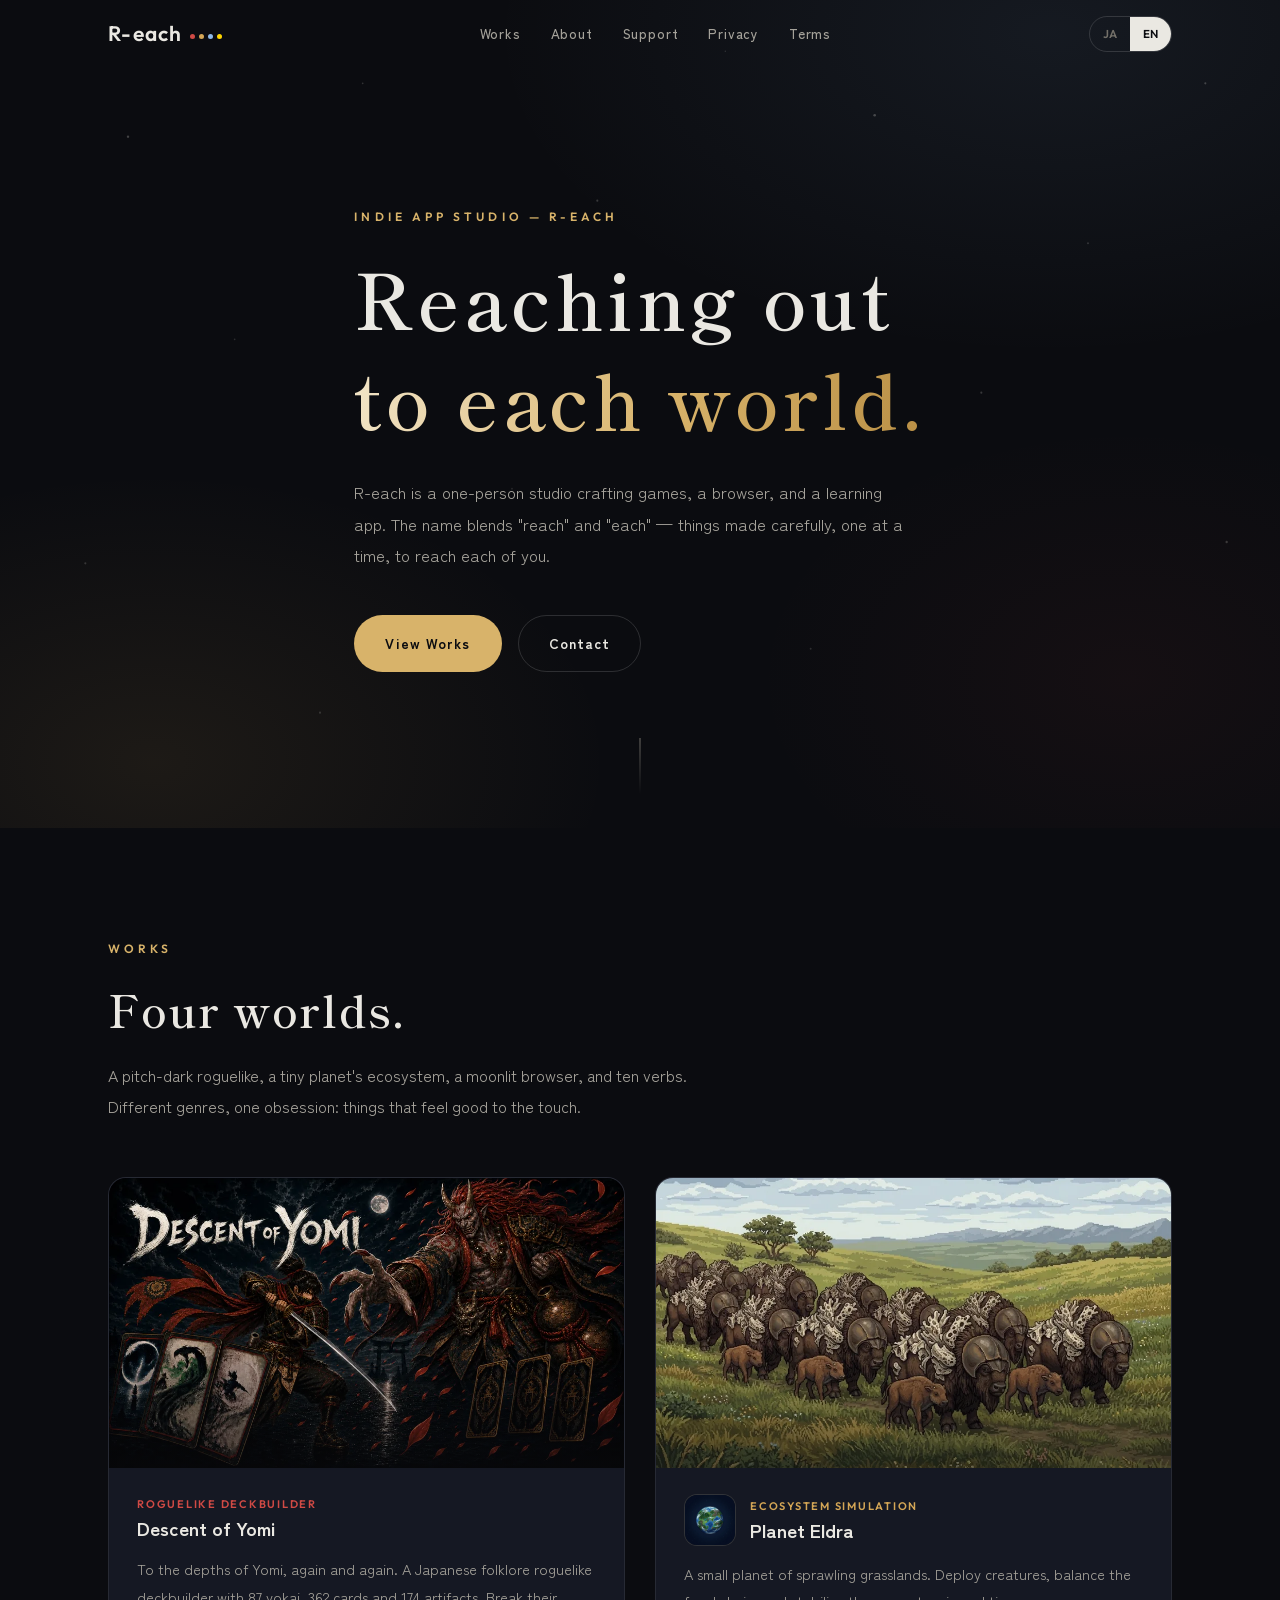
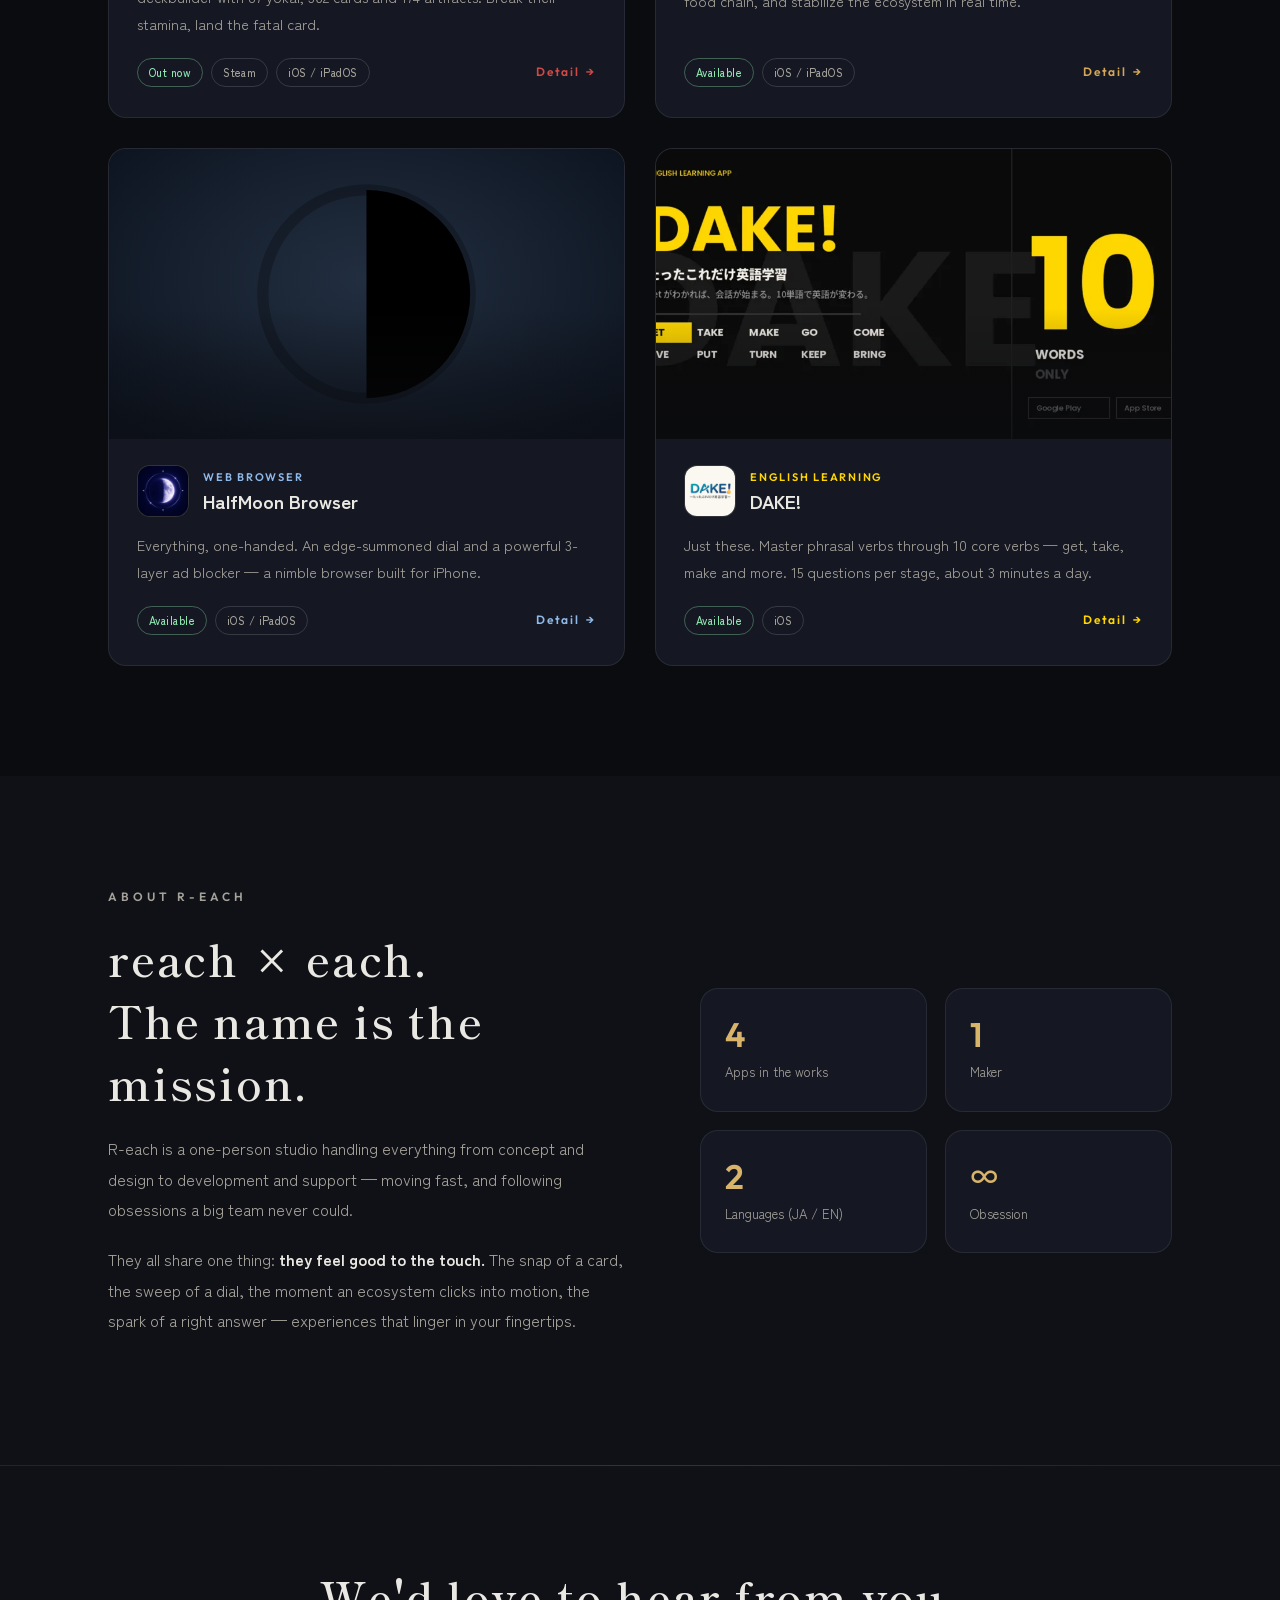
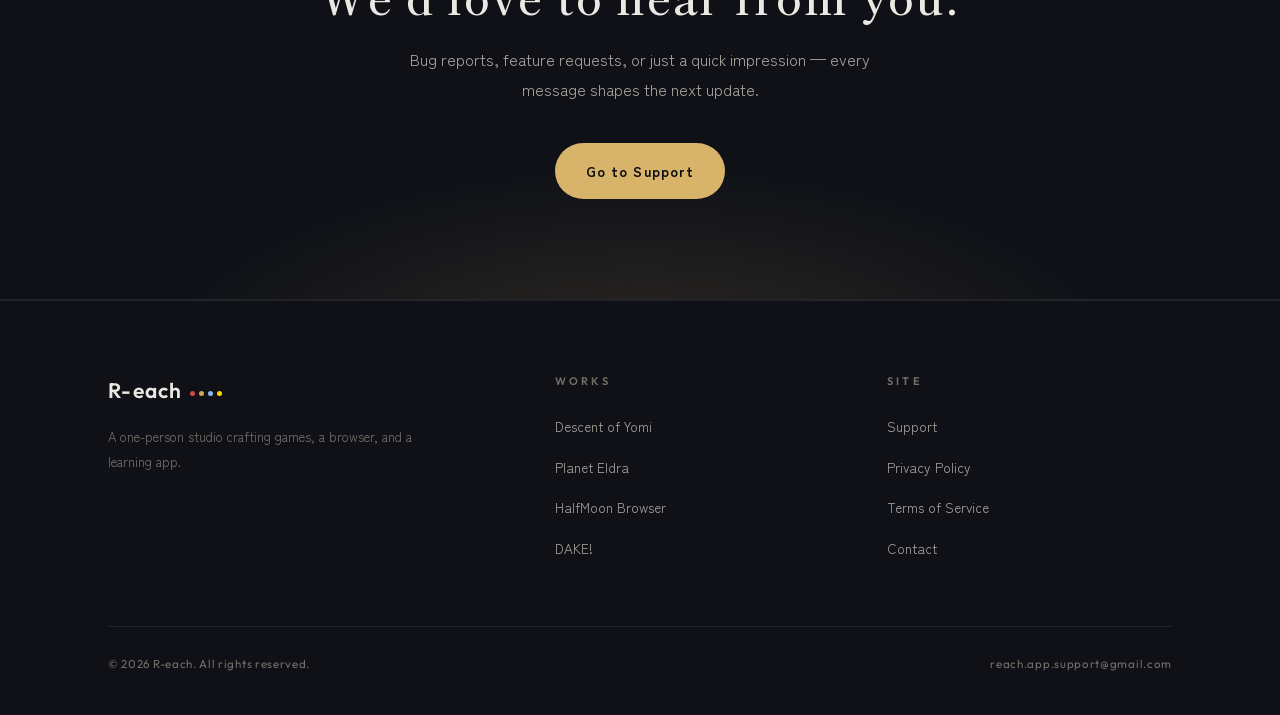
==== commit 5129dad1: "問い合わせ窓口の一本化・フォーム設置、Descent of Yomi 配信開始対応 - サポート窓口を reach.app.support@gmail.com に統一(GitHub Issues / " ====
--- a/index.html
+++ b/index.html
@@ -91,10 +91,8 @@
         <!-- Descent of Yomi -->
         <article class="work-card t-yomi rv">
           <a class="card-link" href="apps/descent-of-yomi.html" aria-label="Descent of Yomi"></a>
-          <div class="work-visual" style="position:relative;">
-            <img src="assets/img/yomi/hero_masked.webp" alt="Descent of Yomi キーアート" loading="lazy" style="object-position:center bottom;">
-            <img src="assets/img/yomi/logo.webp" alt="" loading="lazy"
-                 style="position:absolute;inset:0;margin:auto;width:62%;height:auto;object-fit:contain;filter:drop-shadow(0 6px 24px rgba(0,0,0,.6));">
+          <div class="work-visual">
+            <img src="assets/img/yomi/capsule_main.webp" alt="Descent of Yomi ― 黄泉降り キーアート" loading="lazy">
           </div>
           <div class="work-body">
             <div class="work-head">
@@ -104,14 +102,14 @@
               </div>
             </div>
             <p class="work-copy">
-              <span class="ja">黄泉の底へ、何度でも。気力を削り、致命の一手を叩き込む和風ローグライク・デッキ構築バトル。百鬼夜行を斬り伏せろ。</span>
-              <span class="en">To the depths of Yomi, again and again. Break their will and land the fatal blow in this Japanese-styled roguelike deckbuilder.</span>
+              <span class="ja">黄泉の底へ、幾度でも。87体の妖怪が待つ黄泉を、362枚の札と174種の神器で攻略する和風ローグライク・デッキ構築。気力を削り、致命の一札を叩き込め。</span>
+              <span class="en">To the depths of Yomi, again and again. A Japanese folklore roguelike deckbuilder with 87 yokai, 362 cards and 174 artifacts. Break their stamina, land the fatal card.</span>
             </p>
             <div class="work-foot">
               <div class="work-tags">
-                <span class="tag status-soon">Coming Soon</span>
+                <span class="tag status-live"><span class="ja">配信中</span><span class="en">Out now</span></span>
                 <span class="tag">Steam</span>
-                <span class="tag"><span class="ja">モバイル(予定)</span><span class="en">Mobile (planned)</span></span>
+                <span class="tag">iOS / iPadOS</span>
               </div>
               <span class="work-arrow">Detail</span>
             </div>
--- a/assets/css/style.css
+++ b/assets/css/style.css
@@ -736,6 +736,120 @@
 .support-card a.s-link { color: var(--brand); font-weight: 600; font-size: 14px; }
 .support-card a.s-link:hover { text-decoration: underline; }
 
+/* ---- contact form ---- */
+.contact-form {
+  border: 1px solid var(--line);
+  border-radius: var(--radius);
+  background: var(--surface);
+  padding: 40px 42px 36px;
+}
+.form-grid {
+  display: grid;
+  grid-template-columns: 1fr 1fr;
+  gap: 22px 24px;
+  margin-bottom: 22px;
+}
+.field { display: flex; flex-direction: column; gap: 8px; }
+.field.wide { grid-column: 1 / -1; }
+.field label {
+  font-size: 13px;
+  font-weight: 700;
+  letter-spacing: 0.03em;
+  color: var(--text);
+  display: flex;
+  align-items: center;
+  gap: 8px;
+}
+.field label .req {
+  font-family: var(--font-latin);
+  font-size: 10px;
+  font-weight: 600;
+  letter-spacing: 0.1em;
+  color: var(--brand);
+  border: 1px solid rgba(216, 179, 106, 0.4);
+  border-radius: 4px;
+  padding: 1px 6px;
+}
+.field label .opt {
+  font-size: 11px;
+  font-weight: 500;
+  color: var(--faint);
+}
+.field input,
+.field select,
+.field textarea {
+  font: inherit;
+  font-size: 14.5px;
+  color: var(--text);
+  background: var(--bg2);
+  border: 1px solid var(--line2);
+  border-radius: 11px;
+  padding: 13px 15px;
+  width: 100%;
+  transition: border-color 0.2s, box-shadow 0.2s;
+  appearance: none;
+  -webkit-appearance: none;
+}
+.field textarea { min-height: 168px; resize: vertical; line-height: 1.8; }
+.field select {
+  background-image: url("data:image/svg+xml;charset=utf-8,%3Csvg xmlns='http://www.w3.org/2000/svg' viewBox='0 0 12 8'%3E%3Cpath fill='%23a5a29a' d='M1 1.5 6 6.5l5-5'/%3E%3C/svg%3E");
+  background-repeat: no-repeat;
+  background-position: right 15px center;
+  background-size: 11px;
+  padding-right: 40px;
+  cursor: pointer;
+}
+.field select option { background: var(--bg2); color: var(--text); }
+.field input::placeholder,
+.field textarea::placeholder { color: var(--faint); }
+.field input:focus,
+.field select:focus,
+.field textarea:focus {
+  outline: none;
+  border-color: var(--brand);
+  box-shadow: 0 0 0 3px rgba(216, 179, 106, 0.14);
+}
+.field input:user-invalid,
+.field select:user-invalid,
+.field textarea:user-invalid { border-color: rgba(224, 106, 100, 0.75); }
+
+.form-actions {
+  display: flex;
+  align-items: center;
+  gap: 14px;
+  flex-wrap: wrap;
+  padding-top: 4px;
+}
+.form-note {
+  font-size: 12.5px;
+  color: var(--faint);
+  line-height: 1.85;
+  margin-top: 18px;
+  padding-top: 18px;
+  border-top: 1px solid var(--line);
+}
+.form-note a { color: var(--brand); }
+.form-note a:hover { text-decoration: underline; }
+.form-status {
+  font-size: 13.5px;
+  font-weight: 600;
+  margin-top: 16px;
+  padding: 14px 18px;
+  border-radius: 11px;
+  display: none;
+}
+.form-status.show { display: block; }
+.form-status.ok {
+  color: #8fe8b0;
+  background: rgba(143, 232, 176, 0.08);
+  border: 1px solid rgba(143, 232, 176, 0.3);
+}
+.form-status.err {
+  color: #e8a08f;
+  background: rgba(232, 160, 143, 0.08);
+  border: 1px solid rgba(232, 160, 143, 0.3);
+}
+
 .faq-item {
   border: 1px solid var(--line);
   border-radius: 14px;
@@ -849,6 +963,9 @@
   body.nav-open .site-nav { display: flex; }
   .nav-burger { display: block; }
   .legal-app { padding: 32px 24px; }
+  .contact-form { padding: 28px 22px 26px; }
+  .form-grid { grid-template-columns: 1fr; gap: 20px; }
+  .form-actions .btn { width: 100%; }
   .spec-table th { width: 120px; }
   .footer-grid { grid-template-columns: 1fr; gap: 34px; }
   .app-hero { padding: 130px 0 70px; }
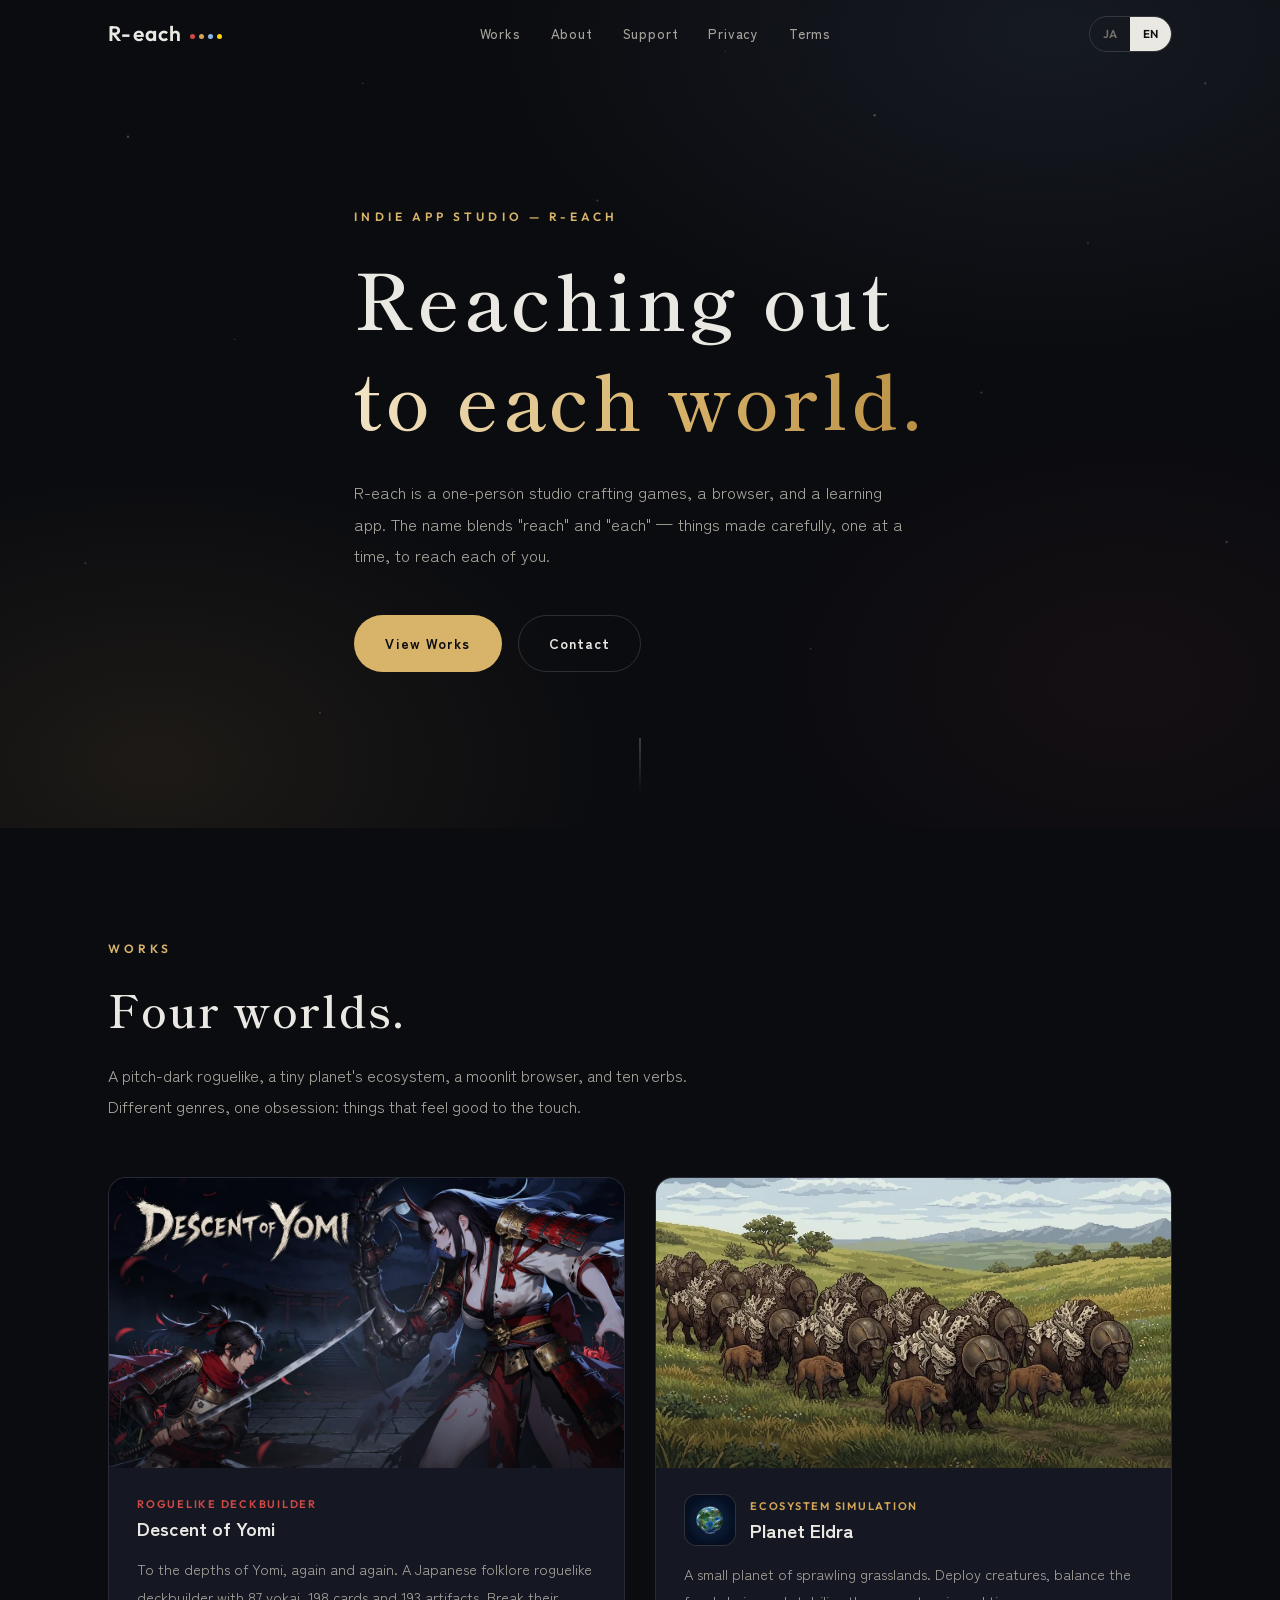
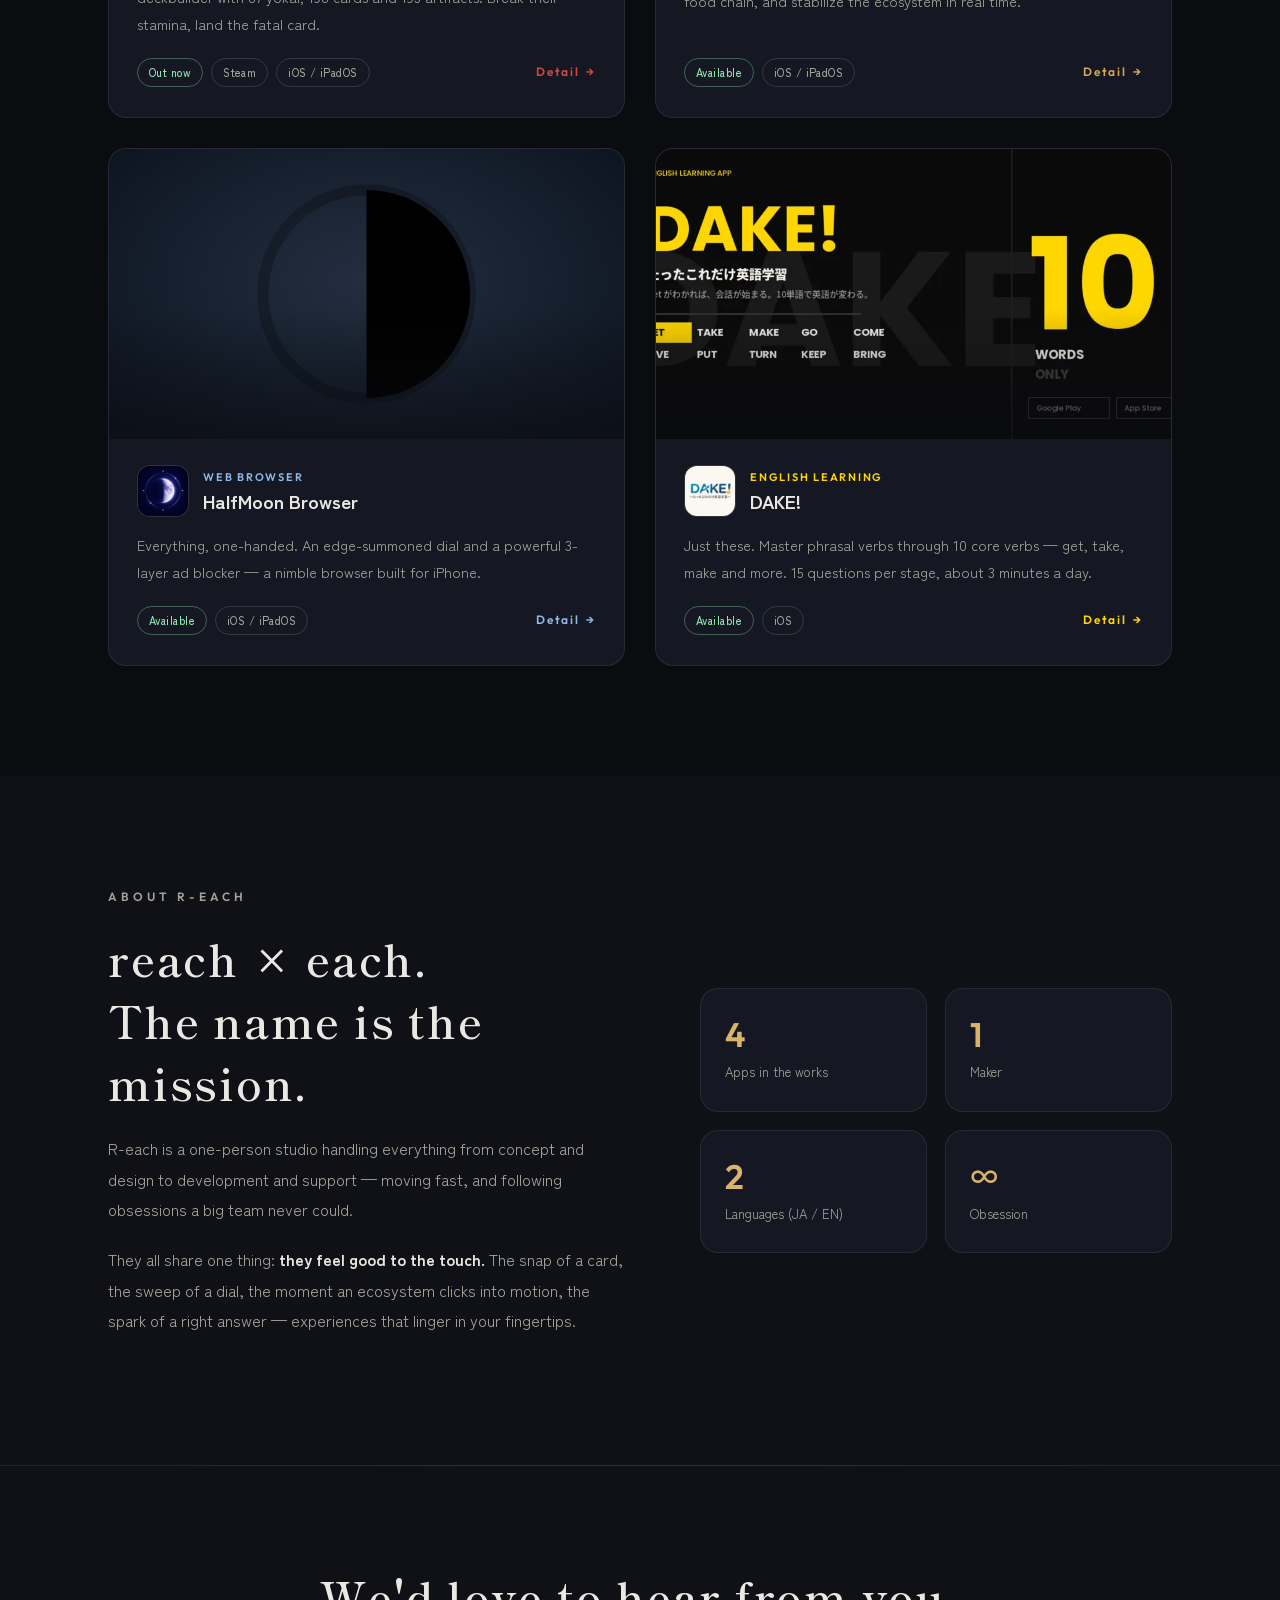
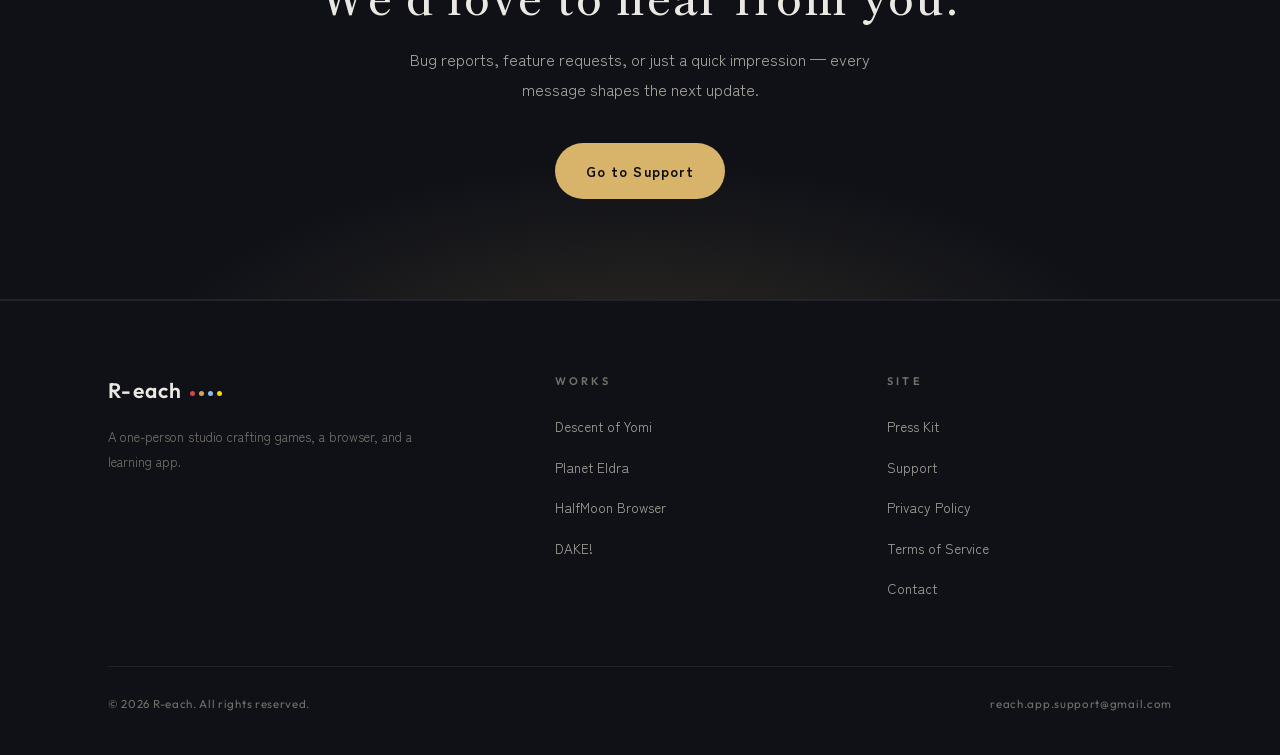
==== commit cdc4f12f: "メディアキットのページを追加、Descent of Yomiのアセットを最新版に差し替え apps/descent-of-yomi-presskit.html を新設。配信者・プレス向けに ロゴ、キー" ====
--- a/index.html
+++ b/index.html
@@ -15,7 +15,7 @@
 <link rel="preconnect" href="https://fonts.googleapis.com">
 <link rel="preconnect" href="https://fonts.gstatic.com" crossorigin>
 <link href="https://fonts.googleapis.com/css2?family=Zen+Kaku+Gothic+New:wght@400;500;700&family=Shippori+Mincho:wght@500;600;700&family=Outfit:wght@400;500;600;700&display=swap" rel="stylesheet">
-<link rel="stylesheet" href="assets/css/style.css">
+<link rel="stylesheet" href="assets/css/style.css?v=20260904a">
 </head>
 <body>
 
@@ -102,8 +102,8 @@
               </div>
             </div>
             <p class="work-copy">
-              <span class="ja">黄泉の底へ、幾度でも。87体の妖怪が待つ黄泉を、362枚の札と174種の神器で攻略する和風ローグライク・デッキ構築。気力を削り、致命の一札を叩き込め。</span>
-              <span class="en">To the depths of Yomi, again and again. A Japanese folklore roguelike deckbuilder with 87 yokai, 362 cards and 174 artifacts. Break their stamina, land the fatal card.</span>
+              <span class="ja">黄泉の底へ、幾度でも。87体の妖怪が待つ黄泉を、198種の札と193種の神器で攻略する和風ローグライク・デッキ構築。気力を削り、致命の一札を叩き込め。</span>
+              <span class="en">To the depths of Yomi, again and again. A Japanese folklore roguelike deckbuilder with 87 yokai, 198 cards and 193 artifacts. Break their stamina, land the fatal card.</span>
             </p>
             <div class="work-foot">
               <div class="work-tags">
@@ -286,6 +286,7 @@
       <div class="footer-col">
         <h4>Site</h4>
         <ul>
+          <li><a href="apps/descent-of-yomi-presskit.html"><span class="ja">メディアキット</span><span class="en">Press Kit</span></a></li>
           <li><a href="support.html"><span class="ja">サポート</span><span class="en">Support</span></a></li>
           <li><a href="privacy.html"><span class="ja">プライバシーポリシー</span><span class="en">Privacy Policy</span></a></li>
           <li><a href="terms.html"><span class="ja">利用規約</span><span class="en">Terms of Service</span></a></li>
@@ -300,6 +301,6 @@
   </div>
 </footer>
 
-<script src="assets/js/main.js"></script>
+<script src="assets/js/main.js?v=20260904a"></script>
 </body>
 </html>
--- a/assets/css/style.css
+++ b/assets/css/style.css
@@ -255,6 +255,11 @@
   border: 1px solid transparent;
   transition: transform 0.2s, box-shadow 0.2s, background 0.2s, color 0.2s, border-color 0.2s;
   cursor: pointer;
+  /* button 要素はブラウザ既定の背景色とフォントが効いてしまうため打ち消す */
+  background: transparent;
+  font-family: inherit;
+  appearance: none;
+  -webkit-appearance: none;
 }
 .btn:hover { transform: translateY(-2px); }
 .btn-primary { background: var(--acc); color: var(--acc-ink); }
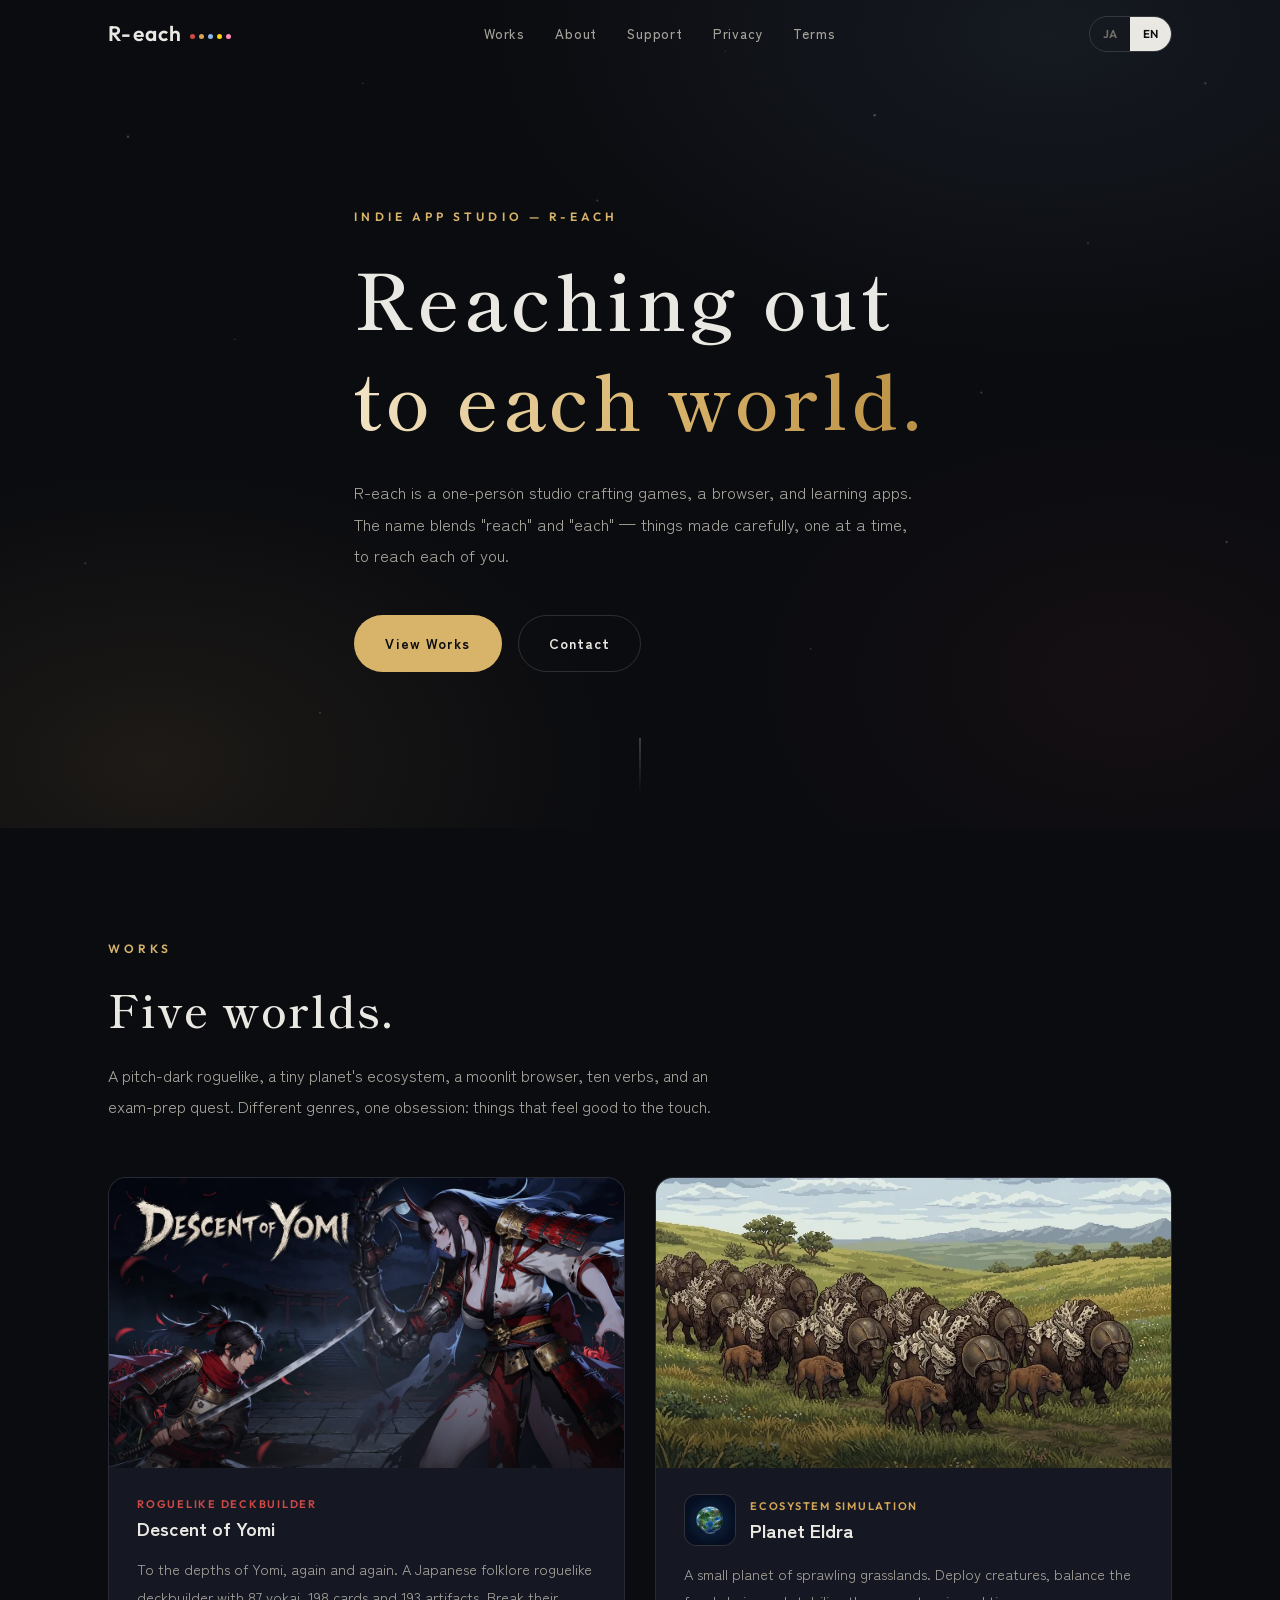
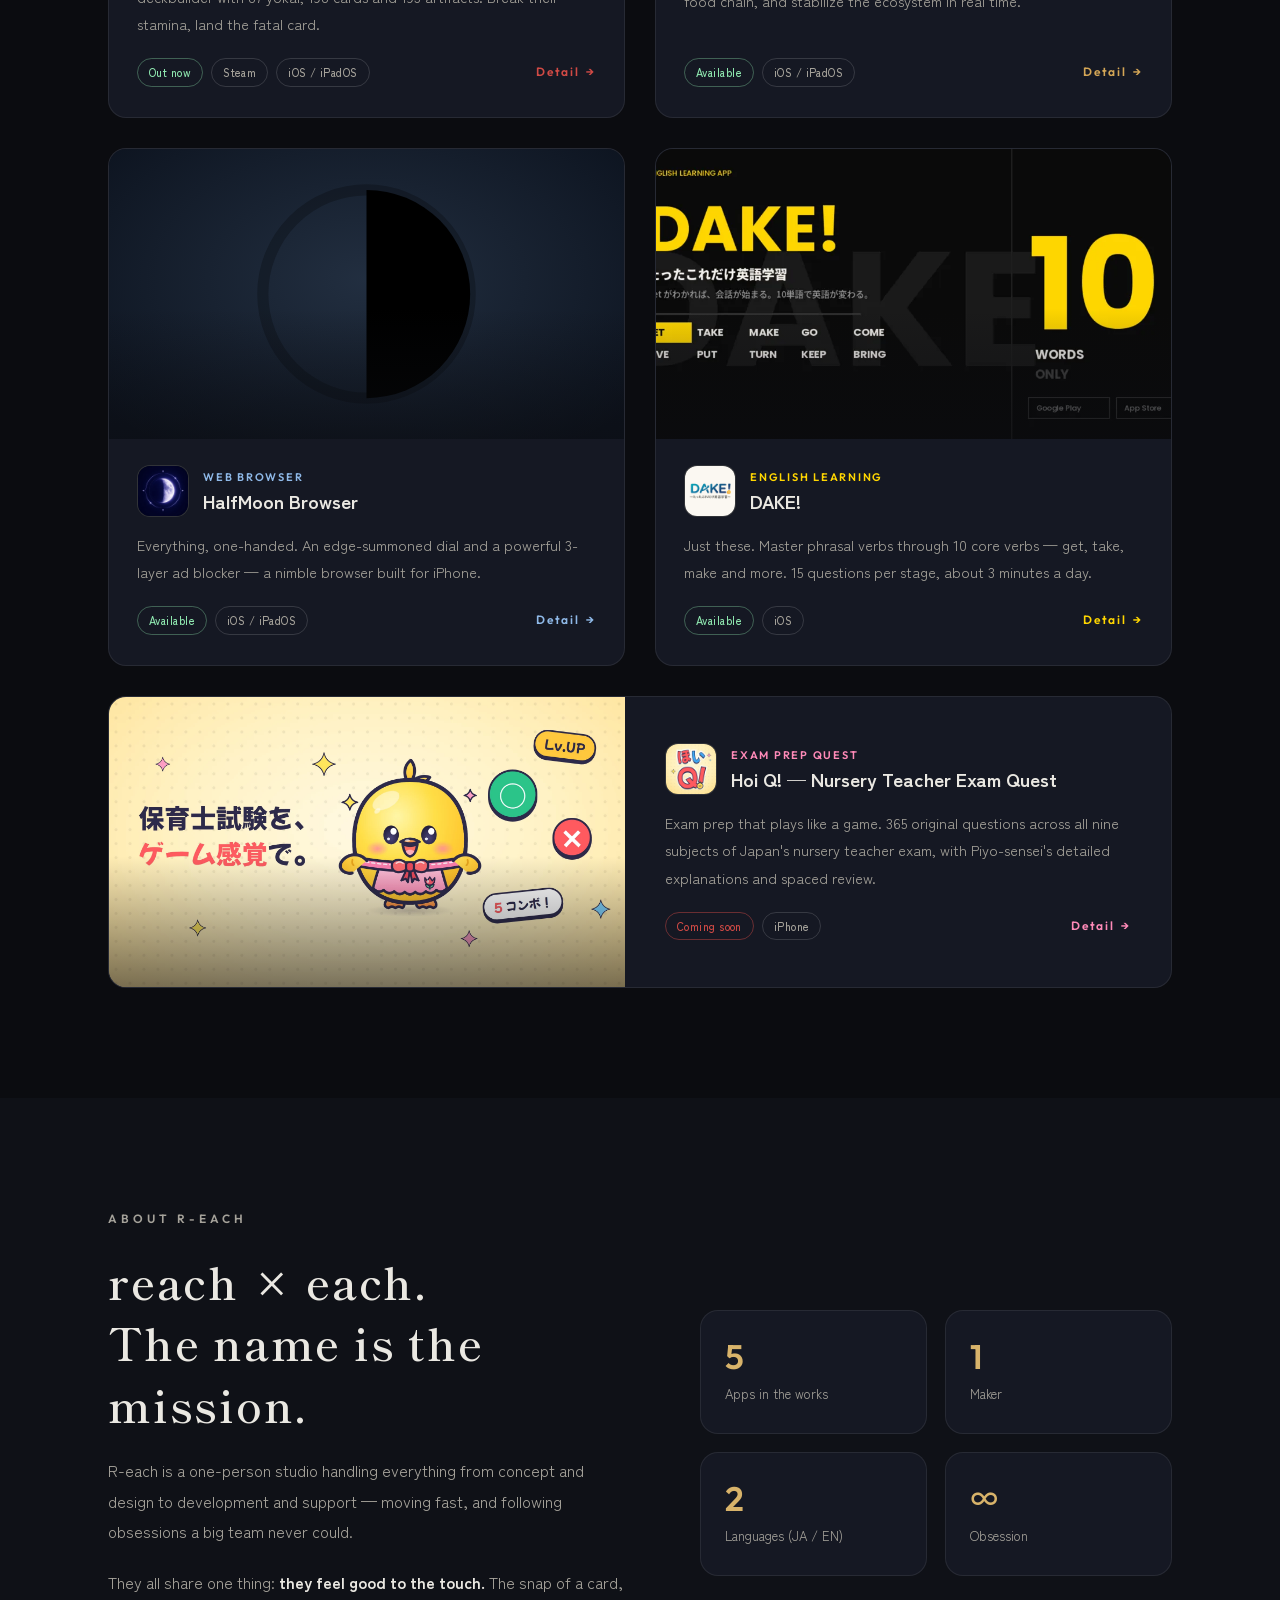
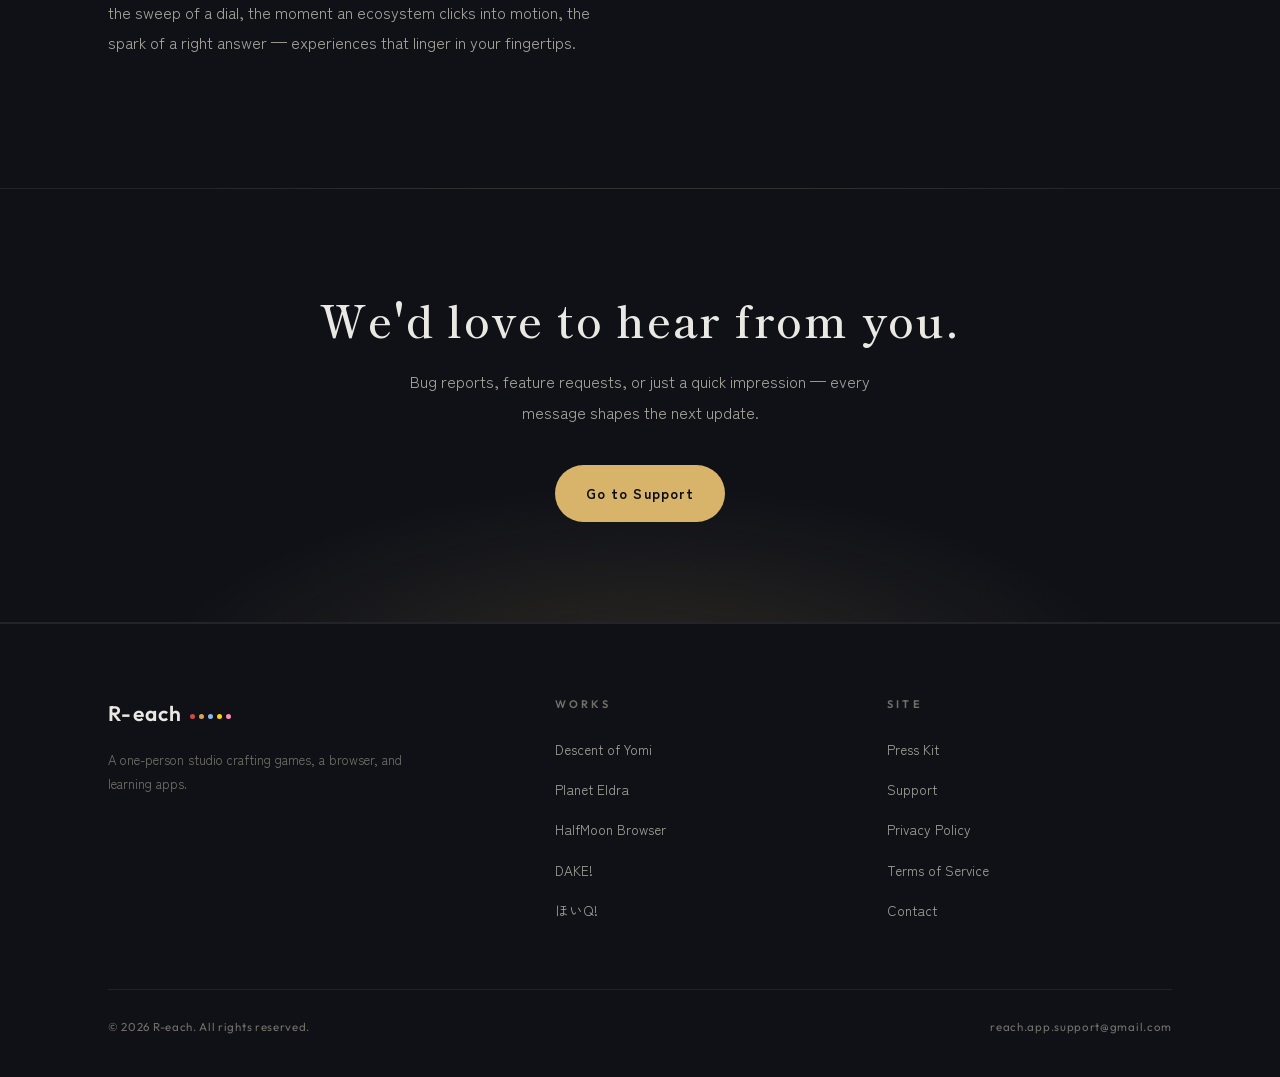
==== commit 5c0ee8b1: "ほいQ! 保育士試験クエストのページを追加し、サイト全体を5作品に更新 - apps/hoiq.html を新設(特長・ぴよ先生・スクリーンショット・料金・製品情報、日英対応、近日配信) - トップの" ====
--- a/index.html
+++ b/index.html
@@ -3,8 +3,8 @@
 <head>
 <meta charset="UTF-8">
 <meta name="viewport" content="width=device-width, initial-scale=1.0">
-<title>R-each | インディーアプリスタジオ — Descent of Yomi / 惑星エルドラ / HalfMoon Browser / DAKE!</title>
-<meta name="description" content="R-each(リーチ)は、ゲームからブラウザ、学習アプリまでを手掛ける個人開発スタジオ。Descent of Yomi、惑星エルドラ、HalfMoon Browser、DAKE! を開発しています。">
+<title>R-each | インディーアプリスタジオ — Descent of Yomi / 惑星エルドラ / HalfMoon Browser / DAKE! / ほいQ!</title>
+<meta name="description" content="R-each(リーチ)は、ゲームからブラウザ、学習アプリまでを手掛ける個人開発スタジオ。Descent of Yomi、惑星エルドラ、HalfMoon Browser、DAKE!、ほいQ! を開発しています。">
 <meta property="og:type" content="website">
 <meta property="og:title" content="R-each — それぞれの世界へ、手を伸ばす。">
 <meta property="og:description" content="ゲームからブラウザ、学習アプリまで。個人開発スタジオ R-each の公式サイト。">
@@ -15,13 +15,13 @@
 <link rel="preconnect" href="https://fonts.googleapis.com">
 <link rel="preconnect" href="https://fonts.gstatic.com" crossorigin>
 <link href="https://fonts.googleapis.com/css2?family=Zen+Kaku+Gothic+New:wght@400;500;700&family=Shippori+Mincho:wght@500;600;700&family=Outfit:wght@400;500;600;700&display=swap" rel="stylesheet">
-<link rel="stylesheet" href="assets/css/style.css?v=20260904a">
+<link rel="stylesheet" href="assets/css/style.css?v=20261026a">
 </head>
 <body>
 
 <header class="site-header">
   <div class="header-inner">
-    <a class="brand-logo" href="index.html">R-each<em><i></i><i></i><i></i><i></i></em></a>
+    <a class="brand-logo" href="index.html">R-each<em><i></i><i></i><i></i><i></i><i></i></em></a>
     <nav class="site-nav">
       <a href="#works"><span class="ja">作品</span><span class="en">Works</span></a>
       <a href="#about"><span class="ja">R-eachについて</span><span class="en">About</span></a>
@@ -63,7 +63,7 @@
       </h1>
       <p class="hero-lead">
         <span class="ja">R-each(リーチ)は、ゲームからブラウザ、学習アプリまでを手掛ける個人開発スタジオです。reach × each ― ひとりひとりの毎日にきちんと届くものを、ひとつずつ丁寧に。</span>
-        <span class="en">R-each is a one-person studio crafting games, a browser, and a learning app. The name blends "reach" and "each" — things made carefully, one at a time, to reach each of you.</span>
+        <span class="en">R-each is a one-person studio crafting games, a browser, and learning apps. The name blends "reach" and "each" — things made carefully, one at a time, to reach each of you.</span>
       </p>
       <div class="hero-cta">
         <a class="btn btn-primary" href="#works"><span class="ja">作品を見る</span><span class="en">View Works</span></a>
@@ -78,12 +78,12 @@
     <div class="wrap">
       <p class="eyebrow rv">Works</p>
       <h2 class="section-title rv">
-        <span class="ja">4つの世界。</span>
-        <span class="en">Four worlds.</span>
+        <span class="ja">5つの世界。</span>
+        <span class="en">Five worlds.</span>
       </h2>
       <p class="section-lead rv">
-        <span class="ja">深い闇のローグライク、小さな惑星の生態系、月あかりのブラウザ、そして10の動詞。ジャンルはばらばらでも、「触って気持ちいい」を軸に作っています。</span>
-        <span class="en">A pitch-dark roguelike, a tiny planet's ecosystem, a moonlit browser, and ten verbs. Different genres, one obsession: things that feel good to the touch.</span>
+        <span class="ja">深い闇のローグライク、小さな惑星の生態系、月あかりのブラウザ、10の動詞、そして保育士試験のクエスト。ジャンルはばらばらでも、「触って気持ちいい」を軸に作っています。</span>
+        <span class="en">A pitch-dark roguelike, a tiny planet's ecosystem, a moonlit browser, ten verbs, and an exam-prep quest. Different genres, one obsession: things that feel good to the touch.</span>
       </p>
 
       <div class="works-grid">
@@ -92,7 +92,7 @@
         <article class="work-card t-yomi rv">
           <a class="card-link" href="apps/descent-of-yomi.html" aria-label="Descent of Yomi"></a>
           <div class="work-visual">
-            <img src="assets/img/yomi/capsule_main.webp" alt="Descent of Yomi ― 黄泉降り キーアート" loading="lazy">
+            <img src="assets/img/yomi/capsule_main.webp?v=20261026a" alt="Descent of Yomi ― 黄泉降り キーアート" loading="lazy">
           </div>
           <div class="work-body">
             <div class="work-head">
@@ -102,7 +102,7 @@
               </div>
             </div>
             <p class="work-copy">
-              <span class="ja">黄泉の底へ、幾度でも。87体の妖怪が待つ黄泉を、198種の札と193種の神器で攻略する和風ローグライク・デッキ構築。気力を削り、致命の一札を叩き込め。</span>
+              <span class="ja">黄泉の底へ、幾度でも。87体の妖怪が待つ黄泉を198種の札と193種の神器で攻略する和風ローグライク・デッキ構築。気力を削り、致命の一札を叩き込め。</span>
               <span class="en">To the depths of Yomi, again and again. A Japanese folklore roguelike deckbuilder with 87 yokai, 198 cards and 193 artifacts. Break their stamina, land the fatal card.</span>
             </p>
             <div class="work-foot">
@@ -159,7 +159,7 @@
               </div>
             </div>
             <p class="work-copy">
-              <span class="ja">片手で、すべて完結。画面の端から呼び出すダイヤル操作と、3層構造の強力な広告ブロック。iPhoneのために作った、軽快なブラウザ。</span>
+              <span class="ja">片手で、すべて完結。画面の端から呼び出すダイヤル操作と、3層構造の強力な広告ブロック。iPhoneのために作った軽快なブラウザ。</span>
               <span class="en">Everything, one-handed. An edge-summoned dial and a powerful 3-layer ad blocker — a nimble browser built for iPhone.</span>
             </p>
             <div class="work-foot">
@@ -194,6 +194,34 @@
               <div class="work-tags">
                 <span class="tag status-live"><span class="ja">配信中</span><span class="en">Available</span></span>
                 <span class="tag">iOS</span>
+              </div>
+              <span class="work-arrow">Detail</span>
+            </div>
+          </div>
+        </article>
+
+        <!-- ほいQ! -->
+        <article class="work-card t-hoiq wide rv">
+          <a class="card-link" href="apps/hoiq.html" aria-label="ほいQ!"></a>
+          <div class="work-visual">
+            <img src="assets/img/hoiq/feature.webp" alt="ほいQ! フィーチャーグラフィック" loading="lazy">
+          </div>
+          <div class="work-body">
+            <div class="work-head">
+              <div class="work-icon"><img src="assets/img/hoiq/icon.webp" alt="" loading="lazy"></div>
+              <div style="min-width:0;">
+                <p class="work-genre">Exam Prep Quest</p>
+                <h3 class="work-title"><span class="ja">ほいQ! 保育士試験クエスト</span><span class="en">Hoi Q! — Nursery Teacher Exam Quest</span></h3>
+              </div>
+            </div>
+            <p class="work-copy">
+              <span class="ja">保育士試験を、ゲーム感覚で。本試験と同じ形式のオリジナル予想問題・全9科目365問を、ぴよ先生のくわしい解説と忘れかけたころの復習で毎日コツコツ。</span>
+              <span class="en">Exam prep that plays like a game. 365 original questions across all nine subjects of Japan's nursery teacher exam, with Piyo-sensei's detailed explanations and spaced review.</span>
+            </p>
+            <div class="work-foot">
+              <div class="work-tags">
+                <span class="tag status-soon"><span class="ja">近日配信</span><span class="en">Coming soon</span></span>
+                <span class="tag">iPhone</span>
               </div>
               <span class="work-arrow">Detail</span>
             </div>
@@ -215,7 +243,7 @@
             <span class="en">reach × each.<br>The name is the mission.</span>
           </h2>
           <p class="rv">
-            <span class="ja">R-eachは、企画からデザイン、開発、運営までをひとりで行う個人開発スタジオです。大きなチームにはできない速さと、大きなチームでは通らない偏愛で、ジャンルの垣根なくアプリを作っています。</span>
+            <span class="ja">R-eachは、企画からデザイン、開発、運営までをひとりで行う個人開発スタジオです。大きなチームにはできない速さと大きなチームでは通らない偏愛で、ジャンルの垣根なくアプリを作っています。</span>
             <span class="en">R-each is a one-person studio handling everything from concept and design to development and support — moving fast, and following obsessions a big team never could.</span>
           </p>
           <p class="rv">
@@ -225,7 +253,7 @@
         </div>
         <div class="about-mark">
           <div class="about-chip rv">
-            <p class="num">4</p>
+            <p class="num">5</p>
             <p class="lbl"><span class="ja">手掛けるアプリ</span><span class="en">Apps in the works</span></p>
           </div>
           <div class="about-chip rv">
@@ -268,10 +296,10 @@
   <div class="wrap">
     <div class="footer-grid">
       <div class="footer-brand">
-        <a class="brand-logo" href="index.html">R-each<em><i></i><i></i><i></i><i></i></em></a>
+        <a class="brand-logo" href="index.html">R-each<em><i></i><i></i><i></i><i></i><i></i></em></a>
         <p>
           <span class="ja">ゲームからブラウザ、学習アプリまでを手掛ける個人開発スタジオ。</span>
-          <span class="en">A one-person studio crafting games, a browser, and a learning app.</span>
+          <span class="en">A one-person studio crafting games, a browser, and learning apps.</span>
         </p>
       </div>
       <div class="footer-col">
@@ -281,6 +309,7 @@
           <li><a href="apps/planet-eldora.html"><span class="ja">惑星エルドラ</span><span class="en">Planet Eldra</span></a></li>
           <li><a href="apps/halfmoon-browser.html">HalfMoon Browser</a></li>
           <li><a href="apps/dake.html">DAKE!</a></li>
+          <li><a href="apps/hoiq.html">ほいQ!</a></li>
         </ul>
       </div>
       <div class="footer-col">
@@ -301,6 +330,6 @@
   </div>
 </footer>
 
-<script src="assets/js/main.js?v=20260904a"></script>
+<script src="assets/js/main.js?v=20261026a"></script>
 </body>
 </html>
--- a/assets/css/style.css
+++ b/assets/css/style.css
@@ -16,6 +16,7 @@
   --c-eldora: #d4a656;
   --c-moon: #8fb9e8;
   --c-dake: #ffd600;
+  --c-hoiq: #ff8ab8;
   --acc: var(--brand);
   --acc-ink: #0b0c10;
   --font-body: "Zen Kaku Gothic New", "Hiragino Kaku Gothic ProN", sans-serif;
@@ -124,6 +125,7 @@
 .brand-logo em i:nth-child(2) { background: var(--c-eldora); }
 .brand-logo em i:nth-child(3) { background: var(--c-moon); }
 .brand-logo em i:nth-child(4) { background: var(--c-dake); }
+.brand-logo em i:nth-child(5) { background: var(--c-hoiq); }
 
 .site-nav { display: flex; align-items: center; gap: 30px; }
 .site-nav a {
@@ -362,6 +364,15 @@
 .work-card.t-eldora { --wa: var(--c-eldora); }
 .work-card.t-moon { --wa: var(--c-moon); }
 .work-card.t-dake { --wa: var(--c-dake); }
+.work-card.t-hoiq { --wa: var(--c-hoiq); }
+
+/* wide card: an odd last work spans both columns on desktop */
+@media (min-width: 961px) {
+  .work-card.wide { grid-column: 1 / -1; flex-direction: row; }
+  .work-card.wide .work-visual { flex: 0 0 calc(50% - 15px); }
+  .work-card.wide .work-body { justify-content: center; padding: 34px 40px; }
+  .work-card.wide .work-copy { flex: none; }
+}
 
 /* ---- about (top page) ---- */
 .about-grid {
@@ -721,6 +732,7 @@
 .legal-app.t-eldora { --acc: var(--c-eldora); }
 .legal-app.t-moon { --acc: var(--c-moon); }
 .legal-app.t-dake { --acc: var(--c-dake); }
+.legal-app.t-hoiq { --acc: var(--c-hoiq); }
 
 /* ---- support page ---- */
 .support-grid {
@@ -943,6 +955,8 @@
 body.p-eldora { --acc: var(--c-eldora); --acc-ink: #221a10; }
 body.p-moon { --acc: var(--c-moon); --acc-ink: #101826; }
 body.p-dake { --acc: var(--c-dake); --acc-ink: #17140a; }
+body.p-hoiq { --acc: var(--c-hoiq); --acc-ink: #2a1020; }
+.cell img.piyo { width: auto; height: 124px; margin: 2px auto 12px; border-radius: 0; }
 
 /* ---- responsive ---- */
 @media (max-width: 960px) {
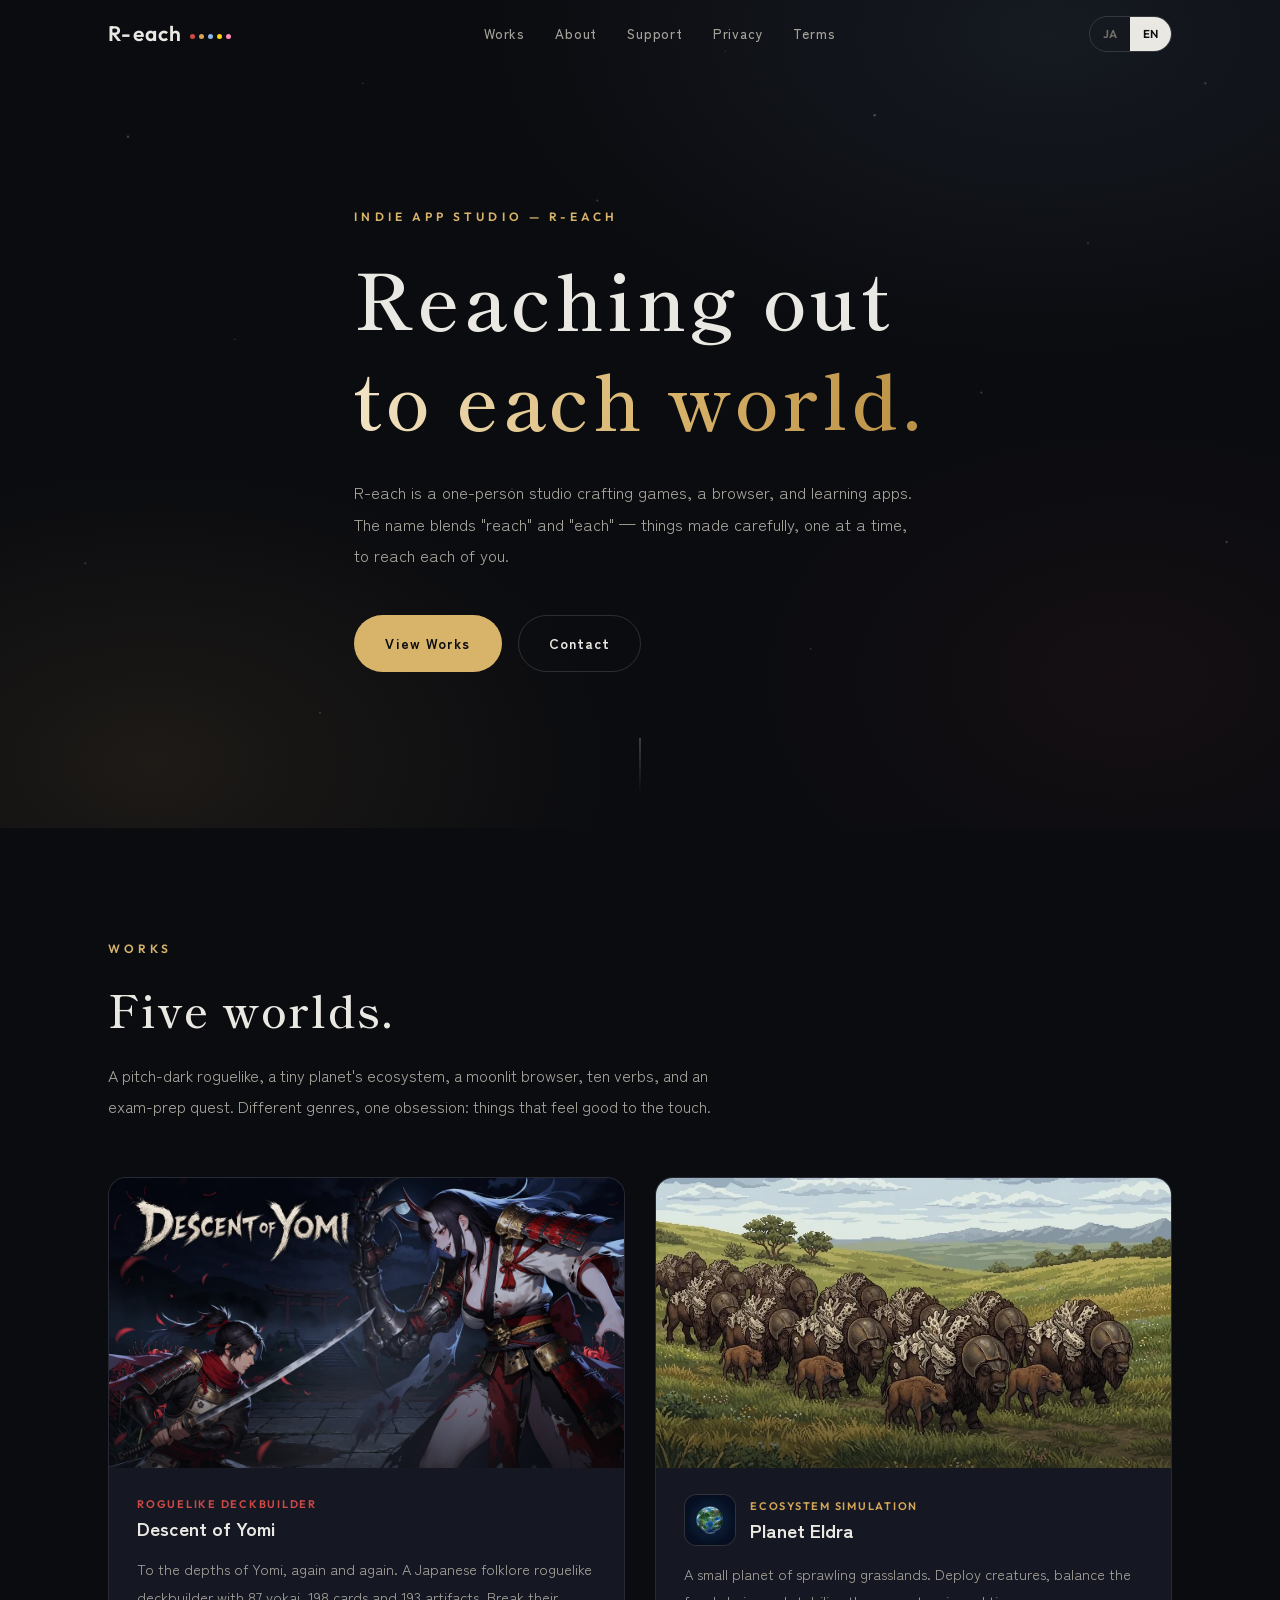
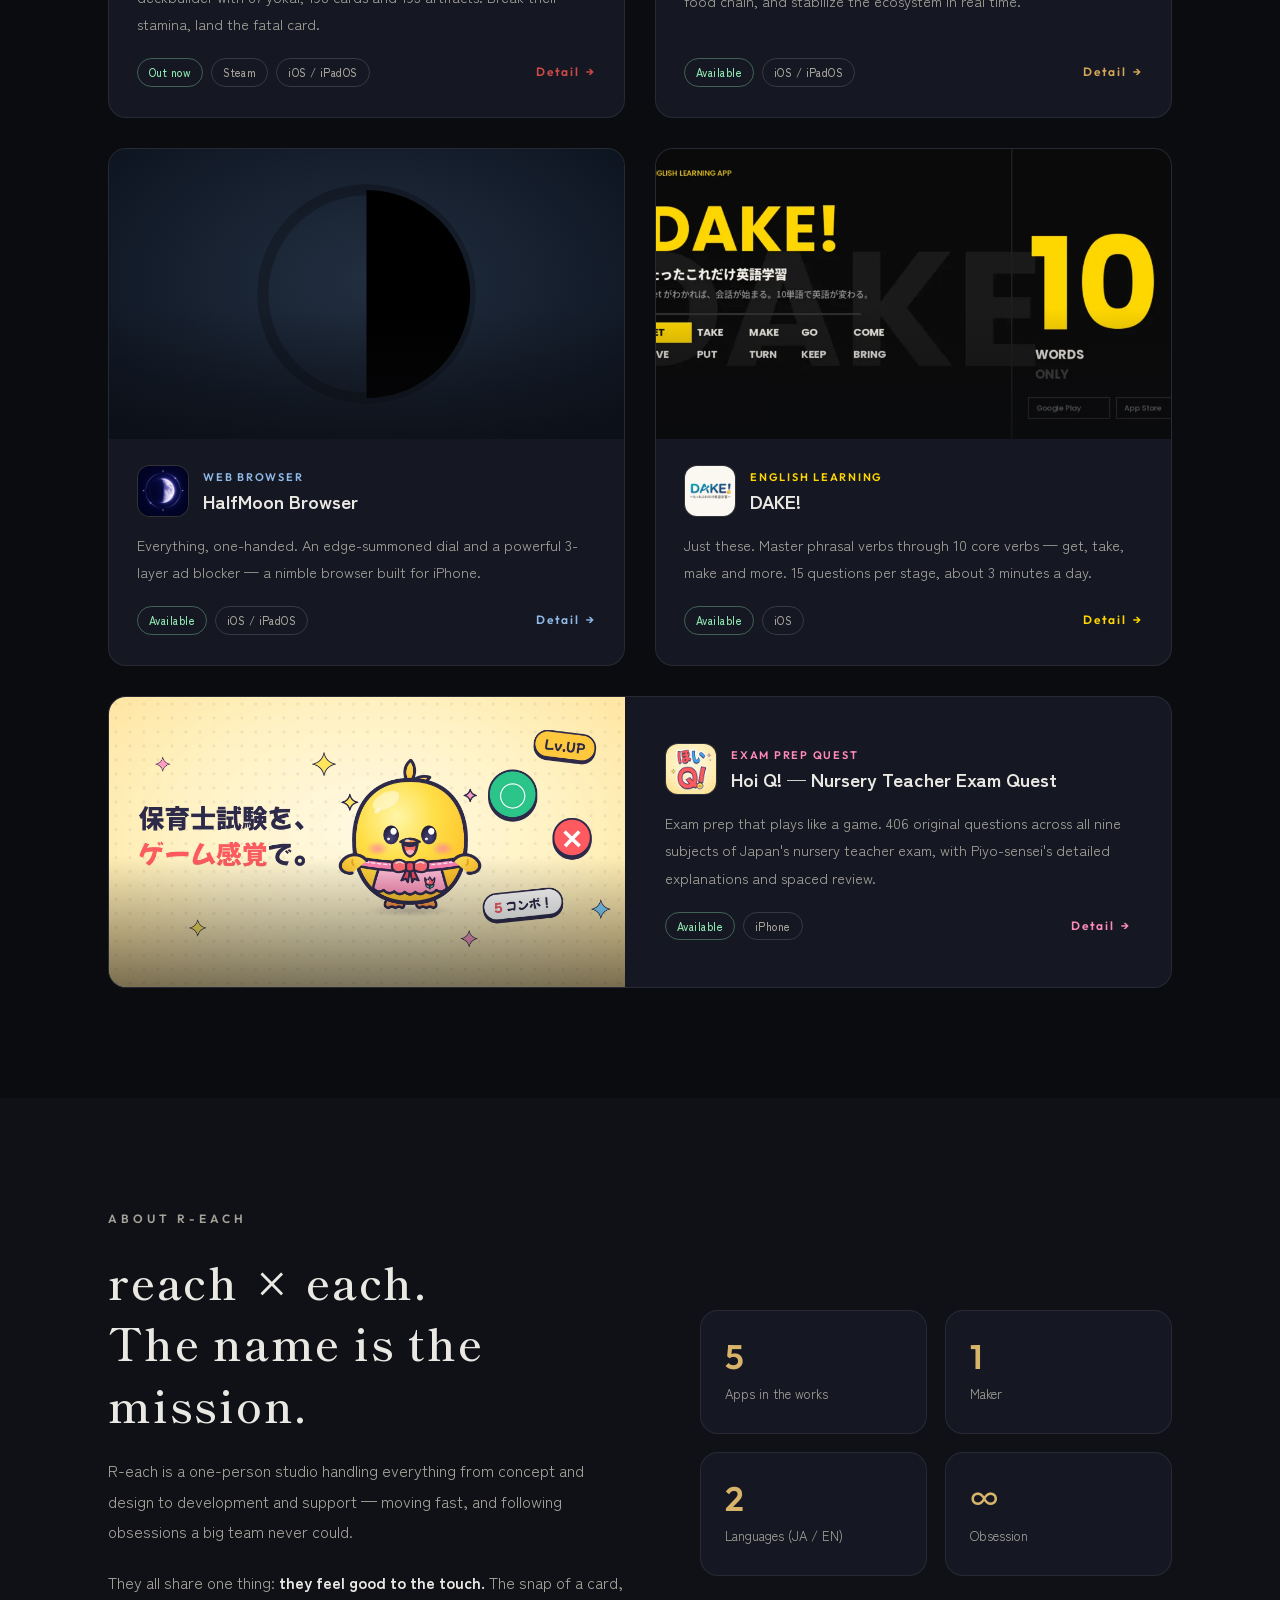
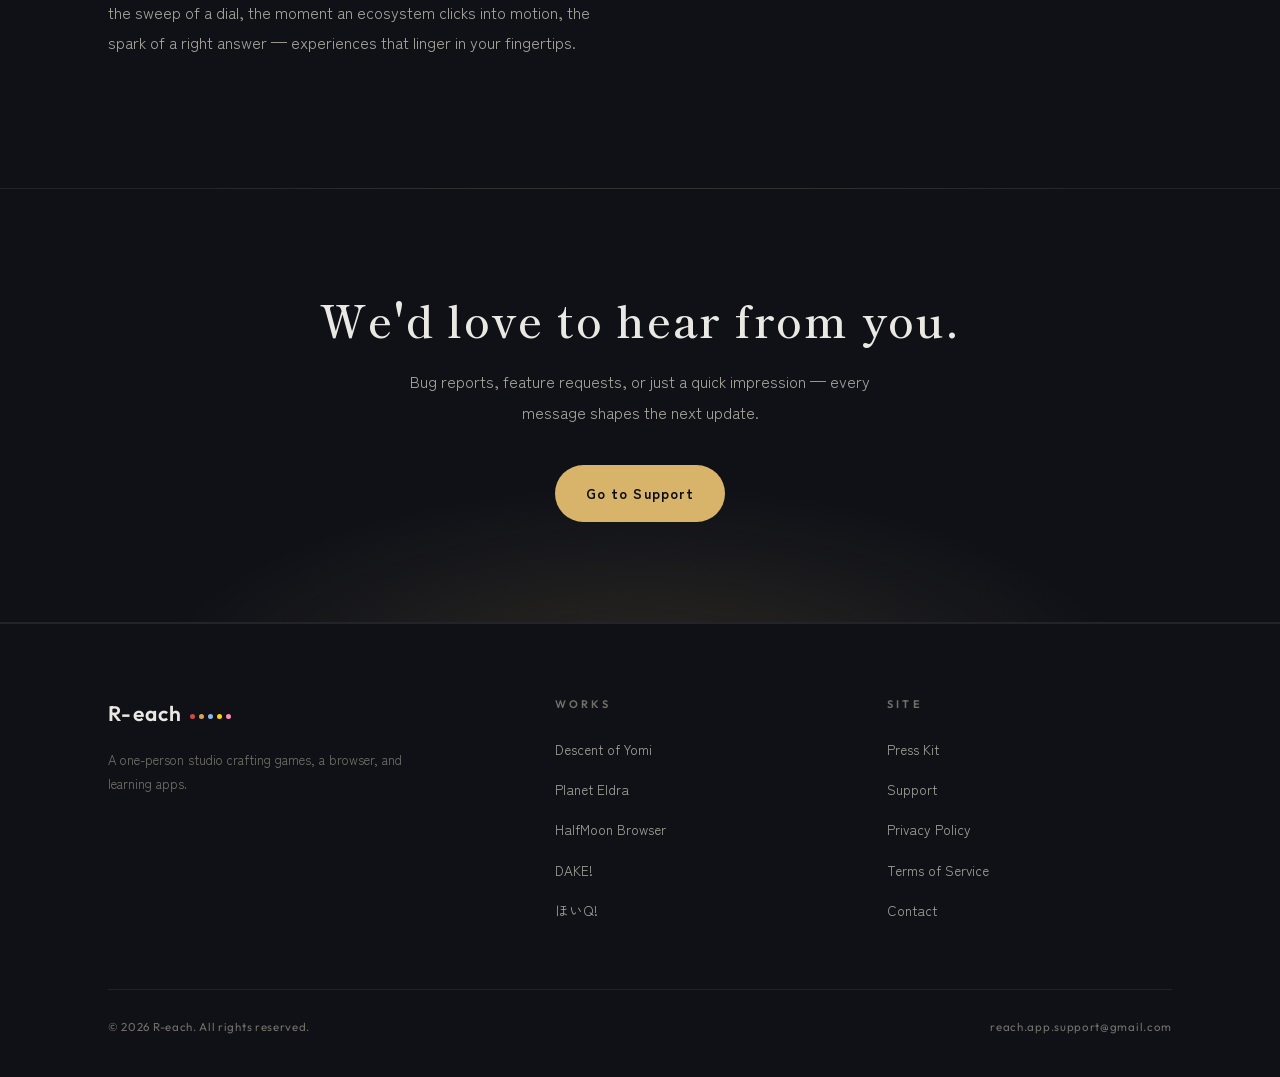
==== commit 5761e6db: "ほいQ! を配信中に切り替え、406問と1.1.0の新機能を反映 - 紹介ページと作品カードを「配信中」にし、App Store へのリンクを追加 - 問題数を406問に更新し、用語タップ（約1,20" ====
--- a/index.html
+++ b/index.html
@@ -215,12 +215,12 @@
               </div>
             </div>
             <p class="work-copy">
-              <span class="ja">保育士試験を、ゲーム感覚で。本試験と同じ形式のオリジナル予想問題・全9科目365問を、ぴよ先生のくわしい解説と忘れかけたころの復習で毎日コツコツ。</span>
-              <span class="en">Exam prep that plays like a game. 365 original questions across all nine subjects of Japan's nursery teacher exam, with Piyo-sensei's detailed explanations and spaced review.</span>
-            </p>
-            <div class="work-foot">
-              <div class="work-tags">
-                <span class="tag status-soon"><span class="ja">近日配信</span><span class="en">Coming soon</span></span>
+              <span class="ja">保育士試験を、ゲーム感覚で。本試験と同じ形式のオリジナル予想問題・全9科目406問を、ぴよ先生のくわしい解説と忘れかけたころの復習で毎日コツコツ。</span>
+              <span class="en">Exam prep that plays like a game. 406 original questions across all nine subjects of Japan's nursery teacher exam, with Piyo-sensei's detailed explanations and spaced review.</span>
+            </p>
+            <div class="work-foot">
+              <div class="work-tags">
+                <span class="tag status-live"><span class="ja">配信中</span><span class="en">Available</span></span>
                 <span class="tag">iPhone</span>
               </div>
               <span class="work-arrow">Detail</span>
